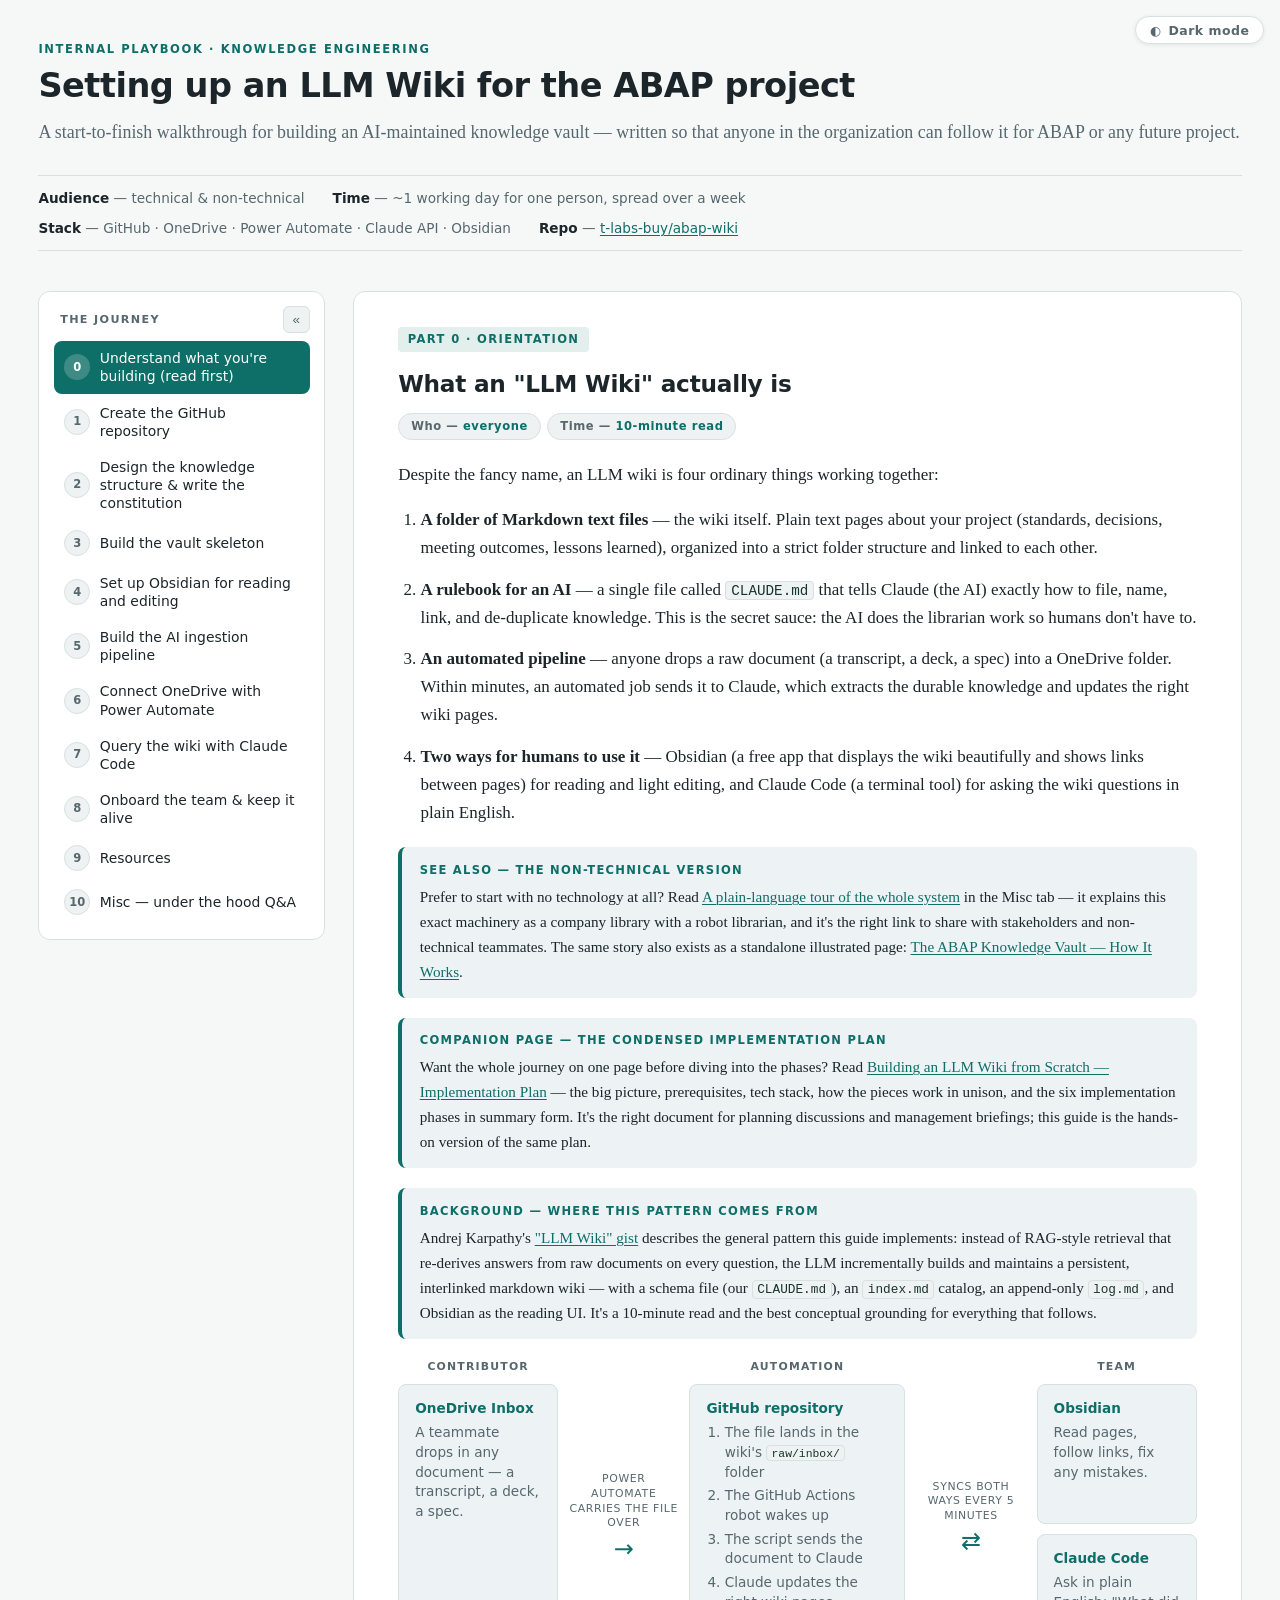
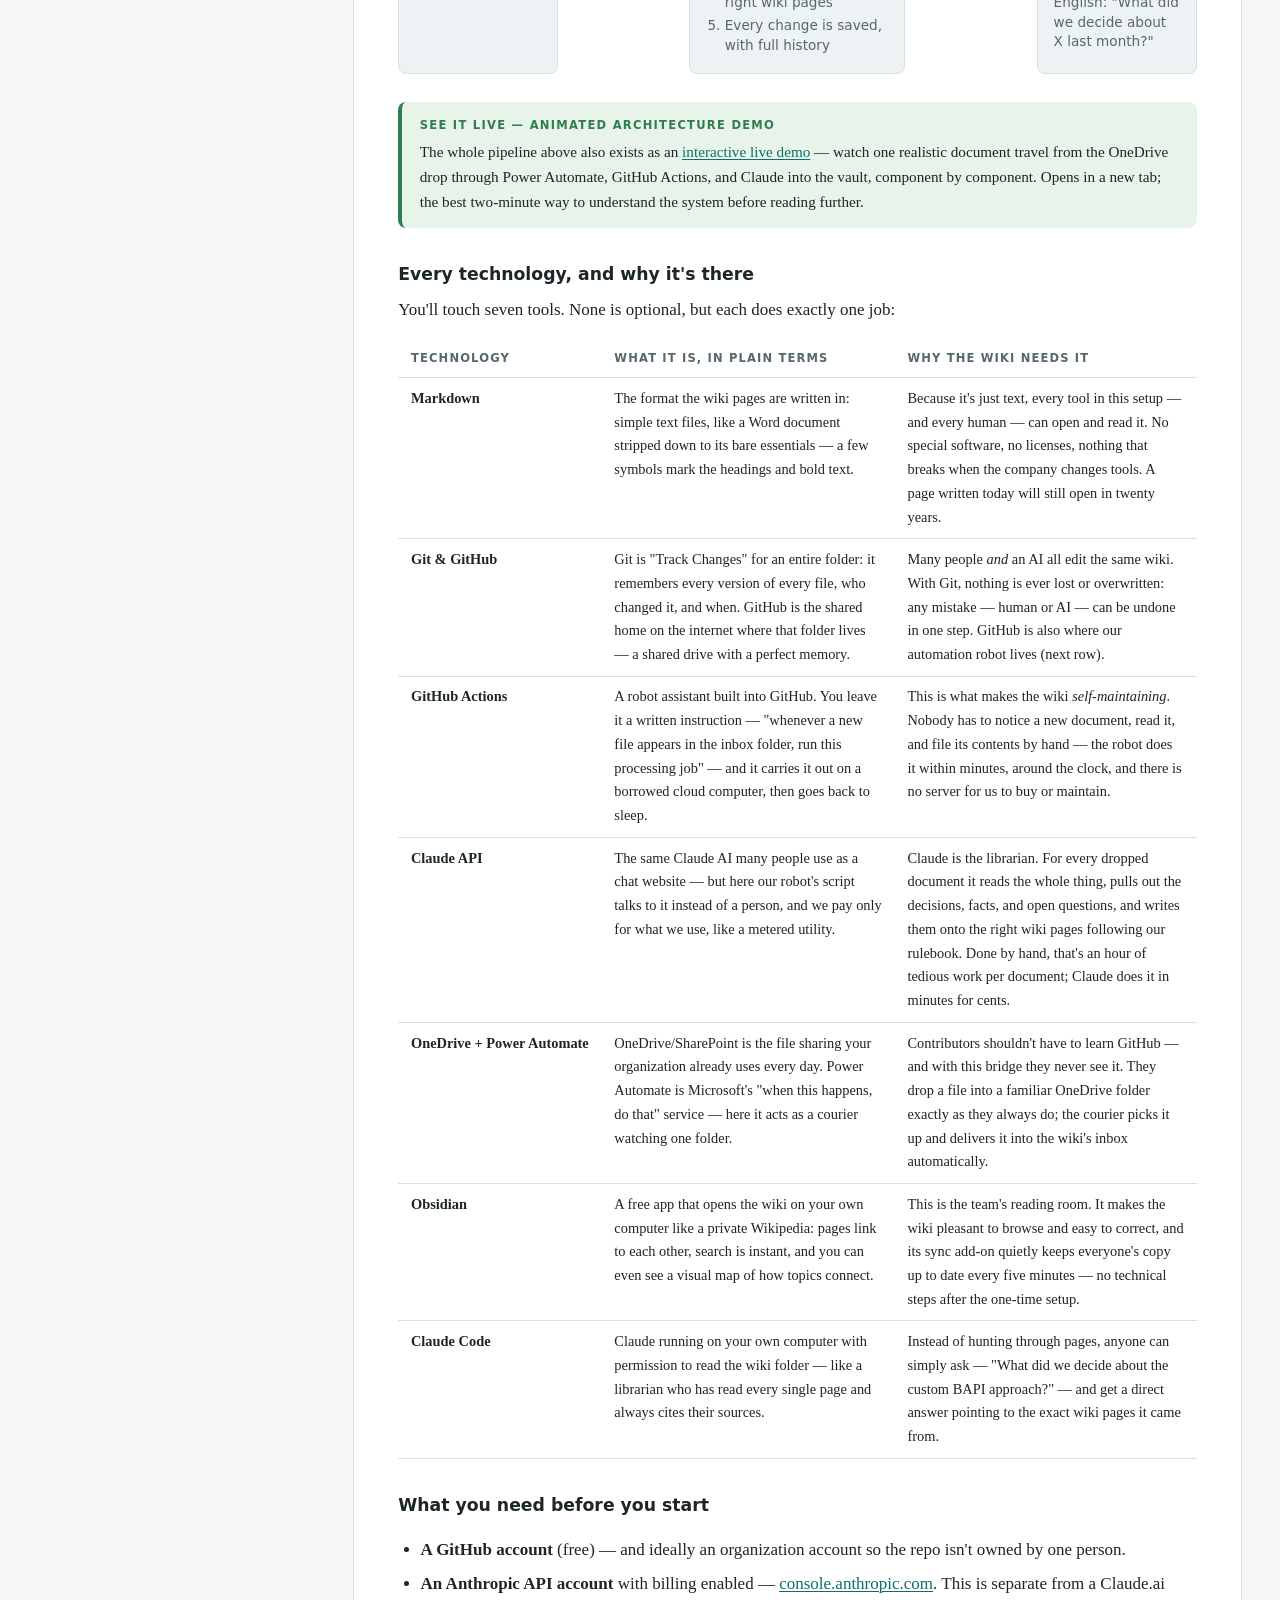
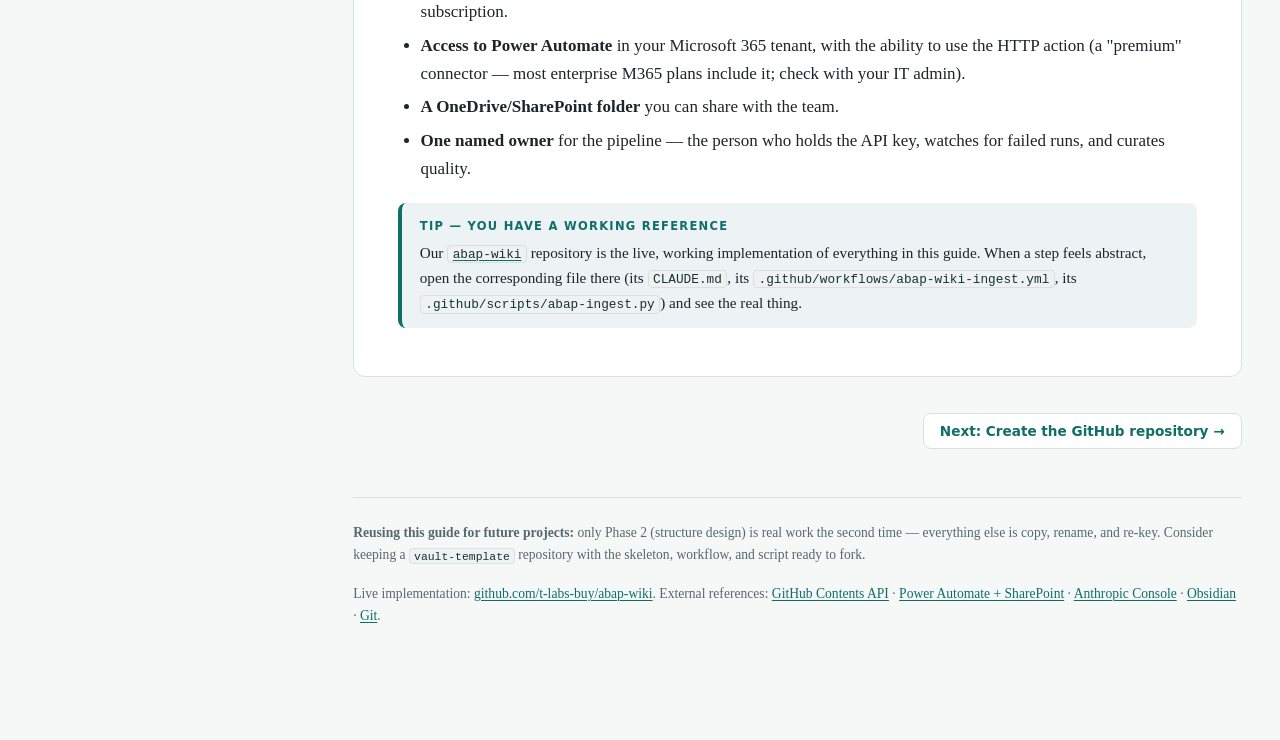
==== index.html @ e2c3ac98 "Restructure: main guide becomes index.html, companion pages move to pages/ - Rename abap-llm-wiki-se" ====
<!doctype html>
<html lang="en">
  <head>
    <meta charset="utf-8" />
    <meta name="viewport" content="width=device-width, initial-scale=1" />
    <title>ABAP LLM Wiki — Setup Guide</title>
    <style>
      :root {
        --bg: #f6f8f8;
        --card: #ffffff;
        --ink: #1c2529;
        --muted: #56676d;
        --accent: #0e6e68;
        --accent-soft: #e2efed;
        --win-bg: #e8f3ea;
        --win-border: #2e7d4f;
        --warn-bg: #faf3e0;
        --warn-border: #9a6a00;
        --why-bg: #edf2f4;
        --border: #d8e0e0;
        --code-bg: #eef2f2;
        --code-ink: #17332f;
      }
      @media (prefers-color-scheme: dark) {
        :root {
          --bg: #131a1c;
          --card: #1a2326;
          --ink: #e3eae9;
          --muted: #9db0ae;
          --accent: #55c2b8;
          --accent-soft: #173733;
          --win-bg: #16301f;
          --win-border: #4caf7a;
          --warn-bg: #33290f;
          --warn-border: #d9a53a;
          --why-bg: #1e282c;
          --border: #2b3a3d;
          --code-bg: #101a1c;
          --code-ink: #c6e5df;
        }
      }
      /* Manual toggle overrides — must win over the OS preference in both directions */
      :root[data-theme="dark"] {
        --bg: #131a1c;
        --card: #1a2326;
        --ink: #e3eae9;
        --muted: #9db0ae;
        --accent: #55c2b8;
        --accent-soft: #173733;
        --win-bg: #16301f;
        --win-border: #4caf7a;
        --warn-bg: #33290f;
        --warn-border: #d9a53a;
        --why-bg: #1e282c;
        --border: #2b3a3d;
        --code-bg: #101a1c;
        --code-ink: #c6e5df;
      }
      :root[data-theme="light"] {
        --bg: #f6f8f8;
        --card: #ffffff;
        --ink: #1c2529;
        --muted: #56676d;
        --accent: #0e6e68;
        --accent-soft: #e2efed;
        --win-bg: #e8f3ea;
        --win-border: #2e7d4f;
        --warn-bg: #faf3e0;
        --warn-border: #9a6a00;
        --why-bg: #edf2f4;
        --border: #d8e0e0;
        --code-bg: #eef2f2;
        --code-ink: #17332f;
      }

      .theme-toggle {
        position: fixed;
        top: 1rem;
        right: 1rem;
        z-index: 10;
        display: inline-flex;
        align-items: center;
        gap: 0.45rem;
        background: var(--card);
        color: var(--muted);
        border: 1px solid var(--border);
        border-radius: 999px;
        padding: 0.35rem 0.85rem;
        font-family: "Avenir Next", "Segoe UI", system-ui, sans-serif;
        font-size: 0.78rem;
        font-weight: 600;
        letter-spacing: 0.04em;
        cursor: pointer;
        box-shadow: 0 1px 4px rgba(0, 0, 0, 0.08);
      }
      .theme-toggle:hover {
        color: var(--accent);
        border-color: var(--accent);
      }
      .theme-toggle:focus-visible {
        outline: 2px solid var(--accent);
        outline-offset: 2px;
      }
      @media print {
        .theme-toggle {
          display: none;
        }
      }

      figure.shot {
        margin: 1.2rem 0;
      }
      figure.shot img {
        display: block;
        width: 100%;
        border: 1px solid var(--border);
        border-radius: 8px;
        box-shadow: 0 1px 4px rgba(0, 0, 0, 0.08);
      }
      figure.shot figcaption {
        font-size: 0.85rem;
        color: var(--muted);
        margin-top: 0.45rem;
      }

      body {
        background: var(--bg);
        color: var(--ink);
        font-family:
          Charter, "Bitstream Charter", "Source Serif Pro", Georgia, serif;
        font-size: 17px;
        line-height: 1.65;
        margin: 0;
      }
      main {
        margin: 0;
        padding: 2.5rem clamp(1rem, 3vw, 3rem) 6rem;
      }

      h1,
      h2,
      h3,
      h4,
      .label,
      nav,
      .phase-tag {
        font-family:
          "Avenir Next",
          "Segoe UI",
          system-ui,
          -apple-system,
          sans-serif;
      }
      h1 {
        font-size: 2.1rem;
        line-height: 1.15;
        letter-spacing: -0.015em;
        text-wrap: balance;
        margin: 0.5rem 0 0.75rem;
      }
      h2 {
        font-size: 1.45rem;
        margin: 0 0 1rem;
        letter-spacing: -0.01em;
        text-wrap: balance;
      }
      h3 {
        font-size: 1.08rem;
        margin: 2rem 0 0.5rem;
      }
      h4 {
        font-size: 0.98rem;
        margin: 1.5rem 0 0.4rem;
      }
      p {
        margin: 0 0 1rem;
      }
      a {
        color: var(--accent);
        text-decoration-thickness: 1px;
        text-underline-offset: 2px;
      }
      a:focus-visible {
        outline: 2px solid var(--accent);
        outline-offset: 2px;
        border-radius: 2px;
      }

      .eyebrow {
        font-family: "Avenir Next", "Segoe UI", system-ui, sans-serif;
        text-transform: uppercase;
        letter-spacing: 0.14em;
        font-size: 0.72rem;
        color: var(--accent);
        font-weight: 600;
        margin: 0;
      }
      .lede {
        font-size: 1.12rem;
        color: var(--muted);
        margin-bottom: 0;
        text-wrap: balance;
      }

      .meta-strip {
        display: flex;
        flex-wrap: wrap;
        gap: 0.5rem 1.75rem;
        font-family: "Avenir Next", "Segoe UI", system-ui, sans-serif;
        font-size: 0.85rem;
        color: var(--muted);
        border-top: 1px solid var(--border);
        border-bottom: 1px solid var(--border);
        padding: 0.65rem 0;
        margin: 1.75rem 0 2.5rem;
      }
      .meta-strip strong {
        color: var(--ink);
        font-weight: 600;
      }

      .layout {
        display: flex;
        gap: 1.75rem;
        align-items: flex-start;
      }
      nav.sidebar {
        position: sticky;
        top: 1.25rem;
        flex: none;
        width: 256px;
        background: var(--card);
        border: 1px solid var(--border);
        border-radius: 12px;
        padding: 0.9rem;
        font-size: 0.87rem;
      }
      nav.sidebar .label {
        text-transform: uppercase;
        letter-spacing: 0.12em;
        font-size: 0.7rem;
        font-weight: 600;
        color: var(--muted);
        display: block;
        margin: 0.2rem 0 0.6rem 0.4rem;
      }
      nav.sidebar a.tab {
        display: flex;
        align-items: center;
        gap: 0.6rem;
        padding: 0.5rem 0.65rem;
        border-radius: 8px;
        text-decoration: none;
        color: var(--ink);
        line-height: 1.3;
        margin-bottom: 2px;
      }
      nav.sidebar a.tab .num {
        flex: none;
        width: 1.5rem;
        height: 1.5rem;
        border-radius: 50%;
        border: 1px solid var(--border);
        background: var(--code-bg);
        color: var(--muted);
        font-size: 0.72rem;
        font-weight: 700;
        display: flex;
        align-items: center;
        justify-content: center;
      }
      nav.sidebar a.tab:hover {
        background: var(--accent-soft);
      }
      nav.sidebar a.tab.active {
        background: var(--accent);
        color: #fff;
      }
      nav.sidebar a.tab.active .num {
        background: rgba(255, 255, 255, 0.2);
        border-color: transparent;
        color: #fff;
      }
      .sidebar-head {
        display: flex;
        align-items: center;
        justify-content: space-between;
        gap: 0.5rem;
      }
      .sidebar-toggle {
        flex: none;
        width: 1.7rem;
        height: 1.7rem;
        display: flex;
        align-items: center;
        justify-content: center;
        border: 1px solid var(--border);
        border-radius: 6px;
        background: var(--code-bg);
        color: var(--muted);
        font-size: 0.85rem;
        line-height: 1;
        cursor: pointer;
        margin: 0 0 0.5rem;
      }
      .sidebar-toggle:hover {
        color: var(--accent);
        border-color: var(--accent);
      }
      .sidebar-toggle:focus-visible {
        outline: 2px solid var(--accent);
        outline-offset: 2px;
      }
      nav.sidebar.collapsed {
        width: auto;
        padding: 0.6rem;
      }
      nav.sidebar.collapsed .sidebar-head {
        justify-content: center;
      }
      nav.sidebar.collapsed .label {
        display: none;
      }
      nav.sidebar.collapsed a.tab {
        font-size: 0;
        gap: 0;
        padding: 0.4rem;
        justify-content: center;
      }
      .content {
        flex: 1;
        min-width: 0;
      }
      section.phase {
        display: none;
      }
      section.phase.active {
        display: block;
      }
      .pager {
        display: flex;
        justify-content: space-between;
        gap: 1rem;
        margin-top: 1.5rem;
      }
      .pager button {
        font-family: "Avenir Next", "Segoe UI", system-ui, sans-serif;
        font-size: 0.85rem;
        font-weight: 600;
        color: var(--accent);
        background: var(--card);
        border: 1px solid var(--border);
        border-radius: 8px;
        padding: 0.55rem 1rem;
        cursor: pointer;
        max-width: 48%;
        text-align: left;
      }
      .pager button:hover {
        border-color: var(--accent);
      }
      .pager button:focus-visible {
        outline: 2px solid var(--accent);
        outline-offset: 2px;
      }
      .pager button:disabled {
        visibility: hidden;
      }
      @media (max-width: 900px) {
        .layout {
          flex-direction: column;
        }
        nav.sidebar {
          position: static;
          width: 100%;
          display: flex;
          overflow-x: auto;
          gap: 4px;
          padding: 0.6rem;
        }
        nav.sidebar .label,
        .sidebar-head {
          display: none;
        }
        nav.sidebar a.tab {
          flex: none;
          white-space: nowrap;
          margin-bottom: 0;
        }
        nav.sidebar.collapsed {
          width: 100%;
          padding: 0.6rem;
        }
        nav.sidebar.collapsed a.tab {
          font-size: 0.87rem;
          gap: 0.6rem;
          padding: 0.5rem 0.65rem;
          justify-content: flex-start;
        }
      }

      section.phase {
        background: var(--card);
        border: 1px solid var(--border);
        border-radius: 12px;
        padding: 2rem 2.75rem 1.75rem;
        margin-bottom: 2.25rem;
      }
      @media (max-width: 640px) {
        section.phase {
          padding: 1.4rem 1.1rem;
        }
      }
      .phase-tag {
        display: inline-block;
        background: var(--accent-soft);
        color: var(--accent);
        font-size: 0.72rem;
        font-weight: 700;
        letter-spacing: 0.12em;
        text-transform: uppercase;
        border-radius: 4px;
        padding: 0.2rem 0.6rem;
        margin-bottom: 0.8rem;
      }

      .win,
      .why,
      .warn {
        border-radius: 8px;
        padding: 0.85rem 1.1rem;
        margin: 1.25rem 0;
        font-size: 0.95rem;
      }
      .win {
        background: var(--win-bg);
        border-left: 4px solid var(--win-border);
      }
      .win .label,
      .why .label,
      .warn .label {
        display: block;
        font-weight: 700;
        font-size: 0.72rem;
        text-transform: uppercase;
        letter-spacing: 0.11em;
        margin-bottom: 0.25rem;
      }
      .win .label {
        color: var(--win-border);
      }
      .why {
        background: var(--why-bg);
        border-left: 4px solid var(--accent);
      }
      .why .label {
        color: var(--accent);
      }
      .warn {
        background: var(--warn-bg);
        border-left: 4px solid var(--warn-border);
      }
      .warn .label {
        color: var(--warn-border);
      }
      .win p:last-child,
      .why p:last-child,
      .warn p:last-child {
        margin-bottom: 0;
      }

      pre {
        background: var(--code-bg);
        color: var(--code-ink);
        border: 1px solid var(--border);
        border-radius: 8px;
        padding: 0.9rem 1.1rem;
        overflow-x: auto;
        font-size: 0.83rem;
        line-height: 1.55;
        margin: 0.75rem 0 1.25rem;
      }
      code,
      pre {
        font-family:
          ui-monospace, "SF Mono", "Cascadia Code", Menlo, Consolas, monospace;
      }
      p code,
      li code,
      td code {
        background: var(--code-bg);
        border: 1px solid var(--border);
        border-radius: 4px;
        padding: 0.06em 0.35em;
        font-size: 0.84em;
        color: var(--code-ink);
        overflow-wrap: anywhere;
      }

      .tablewrap {
        overflow-x: auto;
        margin: 0.75rem 0 1.5rem;
      }
      table {
        border-collapse: collapse;
        width: 100%;
        font-size: 0.9rem;
      }
      th,
      td {
        text-align: left;
        padding: 0.55rem 0.8rem;
        border-bottom: 1px solid var(--border);
        vertical-align: top;
      }
      th {
        font-family: "Avenir Next", "Segoe UI", system-ui, sans-serif;
        font-size: 0.72rem;
        text-transform: uppercase;
        letter-spacing: 0.1em;
        color: var(--muted);
      }
      td:first-child {
        font-weight: 600;
        white-space: nowrap;
      }
      @media (max-width: 640px) {
        td:first-child {
          white-space: normal;
        }
      }

      ol.steps {
        padding-left: 1.4rem;
      }
      ol.steps > li {
        margin-bottom: 0.85rem;
      }
      ul {
        padding-left: 1.4rem;
      }
      li {
        margin-bottom: 0.35rem;
      }

      .flow {
        display: flex;
        align-items: stretch;
        gap: 0.6rem;
        margin: 1.25rem 0 1.75rem;
        font-family: "Avenir Next", "Segoe UI", system-ui, sans-serif;
        font-size: 0.85rem;
        line-height: 1.45;
      }
      .flow-col {
        flex: 1;
        display: flex;
        flex-direction: column;
        gap: 0.6rem;
        min-width: 0;
      }
      .flow-main {
        flex: 1.35;
      }
      .flow-role {
        text-transform: uppercase;
        letter-spacing: 0.11em;
        font-size: 0.68rem;
        font-weight: 700;
        color: var(--muted);
        text-align: center;
      }
      .flow-box {
        background: var(--why-bg);
        border: 1px solid var(--border);
        border-radius: 8px;
        padding: 0.85rem 1rem;
        flex: 1;
      }
      .flow-box strong {
        display: block;
        color: var(--accent);
        margin-bottom: 0.3rem;
      }
      .flow-box span {
        color: var(--muted);
      }
      .flow-box ol {
        margin: 0;
        padding-left: 1.15rem;
        color: var(--muted);
      }
      .flow-box ol li {
        margin-bottom: 0.25rem;
      }
      .flow-arrow {
        display: flex;
        flex-direction: column;
        align-items: center;
        justify-content: center;
        gap: 0.35rem;
        min-width: 6rem;
        max-width: 7rem;
        text-align: center;
      }
      .flow-arrow .lbl {
        font-size: 0.68rem;
        text-transform: uppercase;
        letter-spacing: 0.06em;
        color: var(--muted);
        line-height: 1.35;
      }
      .flow-arrow::after {
        color: var(--accent);
        font-size: 1.5rem;
        line-height: 1;
      }
      .a1::after {
        content: "→";
      }
      .a2::after {
        content: "⇄";
      }
      @media (max-width: 760px) {
        .flow {
          flex-direction: column;
        }
        .flow-arrow {
          min-width: 0;
          max-width: none;
        }
        .a1::after {
          content: "↓";
        }
        .a2::after {
          content: "⇅";
        }
      }

      .phase-meta {
        display: flex;
        flex-wrap: wrap;
        gap: 0.4rem;
        margin: -0.4rem 0 1.3rem;
      }
      .chip {
        font-family: "Avenir Next", "Segoe UI", system-ui, sans-serif;
        font-size: 0.72rem;
        font-weight: 600;
        letter-spacing: 0.05em;
        color: var(--muted);
        background: var(--code-bg);
        border: 1px solid var(--border);
        border-radius: 999px;
        padding: 0.2rem 0.75rem;
      }
      .chip strong {
        color: var(--accent);
      }

      .step-h {
        display: flex;
        align-items: center;
        gap: 0.65rem;
        font-family: "Avenir Next", "Segoe UI", system-ui, sans-serif;
        font-size: 1rem;
        font-weight: 700;
        margin: 2.1rem 0 0.8rem;
        padding-top: 1.4rem;
        border-top: 1px dashed var(--border);
      }
      .step-h .n {
        flex: none;
        width: 1.75rem;
        height: 1.75rem;
        border-radius: 50%;
        background: var(--accent);
        color: var(--card);
        display: flex;
        align-items: center;
        justify-content: center;
        font-size: 0.9rem;
      }

      .cards {
        display: grid;
        grid-template-columns: repeat(auto-fit, minmax(240px, 1fr));
        gap: 0.8rem;
        margin: 1rem 0 1.5rem;
      }
      .card {
        background: var(--why-bg);
        border: 1px solid var(--border);
        border-left: 4px solid var(--accent);
        border-radius: 8px;
        padding: 0.9rem 1rem;
        font-size: 0.92rem;
      }
      .card .card-title {
        display: block;
        font-family: "Avenir Next", "Segoe UI", system-ui, sans-serif;
        font-size: 0.82rem;
        font-weight: 700;
        text-transform: uppercase;
        letter-spacing: 0.06em;
        color: var(--accent);
        margin-bottom: 0.4rem;
      }

      .qa {
        background: var(--code-bg);
        border: 1px solid var(--border);
        border-radius: 10px;
        padding: 1.25rem 1.4rem 1.1rem;
        margin: 2rem 0 1.5rem;
      }
      .qa .q {
        font-family: "Avenir Next", "Segoe UI", system-ui, sans-serif;
        font-size: 1.05rem;
        font-weight: 700;
        margin: 0 0 0.6rem;
      }
      .qa .q::before {
        content: "Q — ";
        color: var(--accent);
      }
      .qa > :last-child {
        margin-bottom: 0;
      }

      .choice {
        display: grid;
        grid-template-columns: 1fr 1fr;
        gap: 0.8rem;
        margin: 1rem 0 1.5rem;
      }
      @media (max-width: 720px) {
        .choice {
          grid-template-columns: 1fr;
        }
      }
      .choice-box {
        background: var(--card);
        border: 1px solid var(--border);
        border-radius: 8px;
        padding: 0.9rem 1rem;
        font-size: 0.92rem;
      }
      .choice-box.a {
        border-top: 4px solid var(--accent);
      }
      .choice-box.b {
        border-top: 4px solid var(--warn-border);
      }
      .choice-box .ct {
        display: block;
        font-family: "Avenir Next", "Segoe UI", system-ui, sans-serif;
        font-size: 0.82rem;
        font-weight: 700;
        text-transform: uppercase;
        letter-spacing: 0.06em;
        margin-bottom: 0.4rem;
      }
      .choice-box.a .ct {
        color: var(--accent);
      }
      .choice-box.b .ct {
        color: var(--warn-border);
      }
      .win ol:last-child,
      .why ol:last-child,
      .warn ol:last-child {
        margin-bottom: 0;
      }

      footer {
        color: var(--muted);
        font-size: 0.85rem;
        border-top: 1px solid var(--border);
        padding-top: 1.5rem;
        margin-top: 3rem;
      }
      @media (prefers-reduced-motion: no-preference) {
        html {
          scroll-behavior: smooth;
        }
      }
      @media print {
        body {
          background: #fff;
        }
        section.phase {
          display: block !important;
          border: none;
          padding: 0;
          margin-bottom: 1.5rem;
          break-inside: avoid-page;
        }
        .layout {
          display: block;
        }
        nav.sidebar,
        .pager {
          display: none;
        }
      }
    </style>
  </head>
  <body>
    <button
      class="theme-toggle"
      id="themeToggle"
      type="button"
      aria-live="polite"
    >
      <span id="themeIcon" aria-hidden="true">◐</span>
      <span id="themeLabel">Dark mode</span>
    </button>
    <main>
      <p class="eyebrow">Internal playbook · Knowledge engineering</p>
      <h1>Setting up an LLM Wiki for the ABAP project</h1>
      <p class="lede">
        A start-to-finish walkthrough for building an AI-maintained knowledge
        vault — written so that anyone in the organization can follow it for
        ABAP or any future project.
      </p>

      <div class="meta-strip">
        <span><strong>Audience</strong> — technical &amp; non-technical</span>
        <span
          ><strong>Time</strong> — ~1 working day for one person, spread over a
          week</span
        >
        <span
          ><strong>Stack</strong> — GitHub · OneDrive · Power Automate · Claude
          API · Obsidian</span
        >
        <span
          ><strong>Repo</strong> —
          <a href="https://github.com/t-labs-buy/abap-wiki"
            >t-labs-buy/abap-wiki</a
          ></span
        >
      </div>

      <div class="layout">
        <nav class="sidebar" aria-label="Sections">
          <div class="sidebar-head">
            <span class="label">The journey</span>
            <button
              class="sidebar-toggle"
              id="sidebarToggle"
              type="button"
              aria-expanded="true"
              aria-label="Minimize sidebar"
              title="Minimize sidebar"
            >
              «
            </button>
          </div>
          <a class="tab" href="#part0"
            ><span class="num">0</span>Understand what you're building (read
            first)</a
          >
          <a class="tab" href="#phase1"
            ><span class="num">1</span>Create the GitHub repository</a
          >
          <a class="tab" href="#phase2"
            ><span class="num">2</span>Design the knowledge structure &amp;
            write the constitution</a
          >
          <a class="tab" href="#phase3"
            ><span class="num">3</span>Build the vault skeleton</a
          >
          <a class="tab" href="#phase4"
            ><span class="num">4</span>Set up Obsidian for reading and
            editing</a
          >
          <a class="tab" href="#phase5"
            ><span class="num">5</span>Build the AI ingestion pipeline</a
          >
          <a class="tab" href="#phase6"
            ><span class="num">6</span>Connect OneDrive with Power Automate</a
          >
          <a class="tab" href="#phase7"
            ><span class="num">7</span>Query the wiki with Claude Code</a
          >
          <a class="tab" href="#phase8"
            ><span class="num">8</span>Onboard the team &amp; keep it alive</a
          >
          <a class="tab" href="#resources"
            ><span class="num">9</span>Resources</a
          >
          <a class="tab" href="#misc"
            ><span class="num">10</span>Misc — under the hood Q&amp;A</a
          >
        </nav>
        <div class="content">
          <!-- ============================================================ -->
          <section class="phase" id="part0">
            <span class="phase-tag">Part 0 · Orientation</span>
            <h2>What an "LLM Wiki" actually is</h2>
            <div class="phase-meta">
              <span class="chip">Who — <strong>everyone</strong></span>
              <span class="chip">Time — <strong>10-minute read</strong></span>
            </div>
            <p>
              Despite the fancy name, an LLM wiki is four ordinary things
              working together:
            </p>
            <ol class="steps">
              <li>
                <strong>A folder of Markdown text files</strong> — the wiki
                itself. Plain text pages about your project (standards,
                decisions, meeting outcomes, lessons learned), organized into a
                strict folder structure and linked to each other.
              </li>
              <li>
                <strong>A rulebook for an AI</strong> — a single file called
                <code>CLAUDE.md</code> that tells Claude (the AI) exactly how to
                file, name, link, and de-duplicate knowledge. This is the secret
                sauce: the AI does the librarian work so humans don't have to.
              </li>
              <li>
                <strong>An automated pipeline</strong> — anyone drops a raw
                document (a transcript, a deck, a spec) into a OneDrive folder.
                Within minutes, an automated job sends it to Claude, which
                extracts the durable knowledge and updates the right wiki pages.
              </li>
              <li>
                <strong>Two ways for humans to use it</strong> — Obsidian (a
                free app that displays the wiki beautifully and shows links
                between pages) for reading and light editing, and Claude Code (a
                terminal tool) for asking the wiki questions in plain English.
              </li>
            </ol>

            <div class="why">
              <span class="label">See also — the non-technical version</span>
              <p>
                Prefer to start with no technology at all? Read
                <a href="#plain-tour"
                  >A plain-language tour of the whole system</a
                >
                in the Misc tab — it explains this exact machinery as a company
                library with a robot librarian, and it's the right link to share
                with stakeholders and non-technical teammates. The same story
                also exists as a standalone illustrated page:
                <a
                  href="pages/abap-vault-explainer.html"
                  target="_blank"
                  rel="noopener"
                  >The ABAP Knowledge Vault — How It Works</a
                >.
              </p>
            </div>

            <div class="why">
              <span class="label"
                >Companion page — the condensed implementation plan</span
              >
              <p>
                Want the whole journey on one page before diving into the
                phases? Read
                <a
                  href="pages/llm-wiki-implementation-plan.html"
                  target="_blank"
                  rel="noopener"
                  >Building an LLM Wiki from Scratch — Implementation Plan</a
                >
                — the big picture, prerequisites, tech stack, how the pieces
                work in unison, and the six implementation phases in summary
                form. It's the right document for planning discussions and
                management briefings; this guide is the hands-on version of the
                same plan.
              </p>
            </div>

            <div class="why">
              <span class="label"
                >Background — where this pattern comes from</span
              >
              <p>
                Andrej Karpathy's
                <a
                  href="https://gist.github.com/karpathy/442a6bf555914893e9891c11519de94f"
                  >"LLM Wiki" gist</a
                >
                describes the general pattern this guide implements: instead of
                RAG-style retrieval that re-derives answers from raw documents
                on every question, the LLM incrementally builds and maintains a
                persistent, interlinked markdown wiki — with a schema file (our
                <code>CLAUDE.md</code>), an <code>index.md</code> catalog, an
                append-only <code>log.md</code>, and Obsidian as the reading UI.
                It's a 10-minute read and the best conceptual grounding for
                everything that follows.
              </p>
            </div>

            <div class="flow">
              <div class="flow-col">
                <div class="flow-role">Contributor</div>
                <div class="flow-box">
                  <strong>OneDrive Inbox</strong>
                  <span
                    >A teammate drops in any document — a transcript, a deck, a
                    spec.</span
                  >
                </div>
              </div>
              <div class="flow-arrow a1">
                <span class="lbl">Power Automate carries the file over</span>
              </div>
              <div class="flow-col flow-main">
                <div class="flow-role">Automation</div>
                <div class="flow-box">
                  <strong>GitHub repository</strong>
                  <ol>
                    <li>
                      The file lands in the wiki's
                      <code>raw/inbox/</code> folder
                    </li>
                    <li>The GitHub Actions robot wakes up</li>
                    <li>The script sends the document to Claude</li>
                    <li>Claude updates the right wiki pages</li>
                    <li>Every change is saved, with full history</li>
                  </ol>
                </div>
              </div>
              <div class="flow-arrow a2">
                <span class="lbl">Syncs both ways every 5 minutes</span>
              </div>
              <div class="flow-col">
                <div class="flow-role">Team</div>
                <div class="flow-box">
                  <strong>Obsidian</strong>
                  <span>Read pages, follow links, fix any mistakes.</span>
                </div>
                <div class="flow-box">
                  <strong>Claude Code</strong>
                  <span
                    >Ask in plain English: "What did we decide about X last
                    month?"</span
                  >
                </div>
              </div>
            </div>

            <div class="win">
              <span class="label"
                >See it live — animated architecture demo</span
              >
              <p>
                The whole pipeline above also exists as an
                <a
                  href="docs/architecture/demo/index.html"
                  target="_blank"
                  rel="noopener"
                  >interactive live demo</a
                >
                — watch one realistic document travel from the OneDrive drop
                through Power Automate, GitHub Actions, and Claude into the
                vault, component by component. Opens in a new tab; the best
                two-minute way to understand the system before reading further.
              </p>
            </div>

            <h3>Every technology, and why it's there</h3>
            <p>
              You'll touch seven tools. None is optional, but each does exactly
              one job:
            </p>
            <div class="tablewrap">
              <table>
                <tr>
                  <th>Technology</th>
                  <th>What it is, in plain terms</th>
                  <th>Why the wiki needs it</th>
                </tr>
                <tr>
                  <td>Markdown</td>
                  <td>
                    The format the wiki pages are written in: simple text files,
                    like a Word document stripped down to its bare essentials —
                    a few symbols mark the headings and bold text.
                  </td>
                  <td>
                    Because it's just text, every tool in this setup — and every
                    human — can open and read it. No special software, no
                    licenses, nothing that breaks when the company changes
                    tools. A page written today will still open in twenty years.
                  </td>
                </tr>
                <tr>
                  <td>Git &amp; GitHub</td>
                  <td>
                    Git is "Track Changes" for an entire folder: it remembers
                    every version of every file, who changed it, and when.
                    GitHub is the shared home on the internet where that folder
                    lives — a shared drive with a perfect memory.
                  </td>
                  <td>
                    Many people <em>and</em> an AI all edit the same wiki. With
                    Git, nothing is ever lost or overwritten: any mistake —
                    human or AI — can be undone in one step. GitHub is also
                    where our automation robot lives (next row).
                  </td>
                </tr>
                <tr>
                  <td>GitHub Actions</td>
                  <td>
                    A robot assistant built into GitHub. You leave it a written
                    instruction — "whenever a new file appears in the inbox
                    folder, run this processing job" — and it carries it out on
                    a borrowed cloud computer, then goes back to sleep.
                  </td>
                  <td>
                    This is what makes the wiki <em>self-maintaining</em>.
                    Nobody has to notice a new document, read it, and file its
                    contents by hand — the robot does it within minutes, around
                    the clock, and there is no server for us to buy or maintain.
                  </td>
                </tr>
                <tr>
                  <td>Claude API</td>
                  <td>
                    The same Claude AI many people use as a chat website — but
                    here our robot's script talks to it instead of a person, and
                    we pay only for what we use, like a metered utility.
                  </td>
                  <td>
                    Claude is the librarian. For every dropped document it reads
                    the whole thing, pulls out the decisions, facts, and open
                    questions, and writes them onto the right wiki pages
                    following our rulebook. Done by hand, that's an hour of
                    tedious work per document; Claude does it in minutes for
                    cents.
                  </td>
                </tr>
                <tr>
                  <td>OneDrive + Power Automate</td>
                  <td>
                    OneDrive/SharePoint is the file sharing your organization
                    already uses every day. Power Automate is Microsoft's "when
                    this happens, do that" service — here it acts as a courier
                    watching one folder.
                  </td>
                  <td>
                    Contributors shouldn't have to learn GitHub — and with this
                    bridge they never see it. They drop a file into a familiar
                    OneDrive folder exactly as they always do; the courier picks
                    it up and delivers it into the wiki's inbox automatically.
                  </td>
                </tr>
                <tr>
                  <td>Obsidian</td>
                  <td>
                    A free app that opens the wiki on your own computer like a
                    private Wikipedia: pages link to each other, search is
                    instant, and you can even see a visual map of how topics
                    connect.
                  </td>
                  <td>
                    This is the team's reading room. It makes the wiki pleasant
                    to browse and easy to correct, and its sync add-on quietly
                    keeps everyone's copy up to date every five minutes — no
                    technical steps after the one-time setup.
                  </td>
                </tr>
                <tr>
                  <td>Claude Code</td>
                  <td>
                    Claude running on your own computer with permission to read
                    the wiki folder — like a librarian who has read every single
                    page and always cites their sources.
                  </td>
                  <td>
                    Instead of hunting through pages, anyone can simply ask —
                    "What did we decide about the custom BAPI approach?" — and
                    get a direct answer pointing to the exact wiki pages it came
                    from.
                  </td>
                </tr>
              </table>
            </div>

            <h3>What you need before you start</h3>
            <ul>
              <li>
                <strong>A GitHub account</strong> (free) — and ideally an
                organization account so the repo isn't owned by one person.
              </li>
              <li>
                <strong>An Anthropic API account</strong> with billing enabled —
                <a href="https://console.anthropic.com">console.anthropic.com</a
                >. This is separate from a Claude.ai subscription.
              </li>
              <li>
                <strong>Access to Power Automate</strong> in your Microsoft 365
                tenant, with the ability to use the HTTP action (a "premium"
                connector — most enterprise M365 plans include it; check with
                your IT admin).
              </li>
              <li>
                <strong>A OneDrive/SharePoint folder</strong> you can share with
                the team.
              </li>
              <li>
                <strong>One named owner</strong> for the pipeline — the person
                who holds the API key, watches for failed runs, and curates
                quality.
              </li>
            </ul>

            <div class="why">
              <span class="label">Tip — you have a working reference</span>
              <p>
                Our
                <a href="https://github.com/t-labs-buy/abap-wiki"
                  ><code>abap-wiki</code></a
                >
                repository is the live, working implementation of everything in
                this guide. When a step feels abstract, open the corresponding
                file there (its <code>CLAUDE.md</code>, its
                <code>.github/workflows/abap-wiki-ingest.yml</code>, its
                <code>.github/scripts/abap-ingest.py</code>) and see the real
                thing.
              </p>
            </div>
          </section>

          <!-- ============================================================ -->
          <section class="phase" id="phase1">
            <span class="phase-tag">Phase 1 · Foundation</span>
            <h2>Create the GitHub repository</h2>
            <div class="phase-meta">
              <span class="chip">Who — <strong>pipeline owner</strong></span>
              <span class="chip">Time — <strong>~15 min</strong></span>
            </div>
            <p>
              The repository is the single home for everything: wiki pages, the
              AI rulebook, and the automation code.
            </p>
            <ol class="steps">
              <li>
                Sign in to GitHub and click
                <strong>New repository</strong> (github.com/new).
              </li>
              <li>
                Owner: your organization (not a personal account, if you can
                avoid it). Name: <code>abap-wiki</code> — ours lives at
                <a href="https://github.com/t-labs-buy/abap-wiki"
                  >github.com/t-labs-buy/abap-wiki</a
                >.
              </li>
              <li>
                Visibility: <strong>Private</strong>. This wiki will contain
                internal project knowledge.
              </li>
              <li>
                Tick <strong>Add a README file</strong> so the repo isn't empty,
                then click <strong>Create repository</strong>.
              </li>
              <li>
                Invite your teammates: repo →
                <strong>Settings → Collaborators → Add people</strong>. Everyone
                who will read or edit through Obsidian needs
                <em>Write</em> access.
              </li>
              <li>
                Confirm Actions are allowed:
                <strong>Settings → Actions → General → Allow all actions</strong
                >, and under <em>Workflow permissions</em> select
                <strong>Read and write permissions</strong> (the pipeline must
                be able to commit the pages it writes).
              </li>
            </ol>
            <div class="win">
              <span class="label">✓ Win #1</span>
              <p>
                You have a private repository named <code>abap-wiki</code>, your
                team is invited, and Actions can write to it. The wiki has a
                home.
              </p>
            </div>
          </section>

          <!-- ============================================================ -->
          <section class="phase" id="phase2">
            <span class="phase-tag">Phase 2 · The brain</span>
            <h2>Design the knowledge structure &amp; write the constitution</h2>
            <div class="phase-meta">
              <span class="chip"
                >Who — <strong>whole team workshop</strong></span
              >
              <span class="chip">Time — <strong>1–2 hours</strong></span>
            </div>
            <p>
              This is the most important phase, and the only one that is
              genuinely
              <em>design</em> work rather than setup work. The
              <code>CLAUDE.md</code> file at the root of the repo is the AI's
              operating manual — every time the pipeline runs, Claude reads it
              and follows it literally. Get this right and the wiki stays clean
              for years; get it wrong and you get a junk drawer. (In the
              <a href="#plain-tour">plain-language tour</a>, this file is "the
              constitution" — the rulebook the robot librarian must follow.)
            </p>

            <div class="why">
              <span class="label"
                >Companion page — run a discovery interview first</span
              >
              <p>
                Before the workshop, interview the team with
                <a
                  href="pages/abap-wiki-discovery-questions.html"
                  target="_blank"
                  rel="noopener"
                  >Fifty-six questions before we build the habit</a
                >. Part 1 of that kit (themes A–I) surfaces exactly what this
                phase needs: where knowledge lives today, the questions people
                answer over and over, and what the wiki should contain. It also
                includes a 30-minute shortlist if you can't run the full
                interview. Then, before drafting <code>CLAUDE.md</code>, read
                <a href="pages/constitution.html" target="_blank" rel="noopener"
                  >Writing the Constitution</a
                >
                — what the rulebook really is, the requirements to gather from
                the ABAP team, and rules for writing rules that an unattended AI
                can actually follow.
              </p>
            </div>

            <h3>2a — Decide your zones (do this as a 1-hour team workshop)</h3>
            <p>
              A "zone" is a top-level folder with a clear purpose. A sales
              project's zones might be sales-shaped (offerings, pursuits,
              customers); ABAP is a technical delivery project, so the zones
              should be shaped around
              <em>what the team will want to retrieve</em>. A sensible starting
              point:
            </p>
            <div class="tablewrap">
              <table>
                <tr>
                  <th>Zone</th>
                  <th>Holds</th>
                  <th>Example pages</th>
                </tr>
                <tr>
                  <td><code>01-standards/</code></td>
                  <td>
                    Stable reference — coding standards, naming conventions,
                    architecture principles, environment/landscape docs. Changes
                    rarely.
                  </td>
                  <td><code>Standard - ABAP Naming Conventions.md</code></td>
                </tr>
                <tr>
                  <td><code>02-workstreams/</code></td>
                  <td>
                    Active work — one subfolder per workstream or module,
                    containing meetings, decisions, open questions, stakeholder
                    notes.
                  </td>
                  <td>
                    <code
                      >Decisions/OTC/Decision - OTC - Custom BAPI approach -
                      2026-07-15.md</code
                    >
                  </td>
                </tr>
                <tr>
                  <td><code>03-intelligence/</code></td>
                  <td>
                    Reusable learnings — patterns seen twice or more, lessons
                    learned, FAQs, gotchas.
                  </td>
                  <td><code>Pattern - IDoc error handling.md</code></td>
                </tr>
                <tr>
                  <td><code>04-internal/</code></td>
                  <td>
                    Team operations — contacts, onboarding, processes, runbooks.
                  </td>
                  <td><code>Runbook - Transport release.md</code></td>
                </tr>
                <tr>
                  <td><code>meta/</code></td>
                  <td>
                    System files — index, log, entity registry, dedup table.
                  </td>
                  <td><code>meta/log.md</code></td>
                </tr>
                <tr>
                  <td><code>raw/</code></td>
                  <td>
                    The processing pipeline — <code>inbox/</code> for
                    unprocessed files, <code>processed/</code> for the archive.
                  </td>
                  <td>—</td>
                </tr>
              </table>
            </div>
            <p>
              Adjust the middle two zones to your project's reality; keep
              <code>meta/</code> and <code>raw/</code> exactly as-is (the
              pipeline code depends on them).
            </p>

            <h3>2b — Write CLAUDE.md: keep the engine, replace the content</h3>
            <p>
              Our constitution lives at the root of
              <a href="https://github.com/t-labs-buy/abap-wiki"
                ><code>abap-wiki</code></a
              >
              as <code>CLAUDE.md</code>. Treat it as two layers. The
              <strong>engine</strong> — sections the pipeline depends on — must
              survive in some form. The <strong>content</strong> — the
              project-specific folders, modules and workstreams — is what gets
              replaced when you reuse this setup for a future project.
            </p>
            <div class="tablewrap">
              <table>
                <tr>
                  <th>Keep (engine)</th>
                  <th>Replace (content)</th>
                </tr>
                <tr>
                  <td style="white-space: normal">
                    Frontmatter schema · naming rules · linking rules ("never
                    create floating pages") · ingestion workflow &amp; update
                    order · deduplication logic · the pre-create entity
                    normalization check · the quality bar
                  </td>
                  <td style="white-space: normal">
                    Zone names and folder trees · page types · templates ·
                    examples · team roles and names
                  </td>
                </tr>
              </table>
            </div>
            <p>
              A minimal starter frontmatter block every page must carry (copy
              verbatim into your constitution):
            </p>
            <pre>
---
title: ""
type: ""            # standard, decision, meeting, pattern, faq, runbook ...
zone: ""            # 01-standards, 02-workstreams, 03-intelligence, 04-internal
status: active      # active | draft | archived | evergreen
owner: ""
created: YYYY-MM-DD
updated: YYYY-MM-DD
workstream: ""      # if applicable
tags: []
source_files: []    # raw files ingested into this page
---</pre>
            <div class="why">
              <span class="label">Why a "constitution" at all?</span>
              <p>
                Without written rules, every ingestion run makes its own filing
                decisions — and 100 runs later you have five spellings of the
                same module name and duplicate pages everywhere. The
                constitution turns the AI from a clever intern into a
                disciplined librarian. Its core rules —
                <em
                  >update existing pages instead of creating duplicates, every
                  page links upward to a parent, meetings are source material
                  not final artifacts</em
                >
                — earned their place through real use. Keep them.
              </p>
            </div>
            <div class="win">
              <span class="label">✓ Win #2</span>
              <p>
                Your team agrees on the zones, and a first-draft
                <code>CLAUDE.md</code> for ABAP exists. The wiki now has a
                brain.
              </p>
            </div>
          </section>

          <!-- ============================================================ -->
          <section class="phase" id="phase3">
            <span class="phase-tag">Phase 3 · The skeleton</span>
            <h2>Build the vault skeleton</h2>
            <div class="phase-meta">
              <span class="chip">Who — <strong>pipeline owner</strong></span>
              <span class="chip">Time — <strong>~30 min</strong></span>
            </div>
            <p>
              Now put the structure into the repo. If you're comfortable with
              Git, clone the repo and create folders locally; otherwise you can
              create files directly on github.com (<strong
                >Add file → Create new file</strong
              >
              — typing <code>folder/filename.md</code> creates the folder too).
              If you want the plain-English purpose of every folder you're about
              to create — the shelves, the mailroom, the librarian's desk — see
              <a href="#plain-tour">A plain-language tour of the whole system</a
              >.
            </p>
            <ol class="steps">
              <li>
                Create every zone folder from your Phase 2 design, plus
                <code>raw/inbox/</code>, <code>raw/processed/</code>, and
                <code>meta/</code>. Git doesn't store empty folders, so put a
                short <code>README.md</code> in each explaining what belongs
                there.
              </li>
              <li>Add <code>CLAUDE.md</code> at the repo root.</li>
              <li>
                Create the meta files the pipeline reads and writes:
                <ul>
                  <li>
                    <code>meta/index.md</code> — the master navigation page,
                    updated on every ingest.
                  </li>
                  <li>
                    <code>meta/log.md</code> — append-only history of what was
                    ingested when.
                  </li>
                  <li>
                    <code>meta/inbox.md</code> — the dedup table of
                    already-processed files.
                  </li>
                  <li>
                    <code>meta/entities.md</code> — the registry of canonical
                    names (module names, system names, vendor names) and their
                    aliases. Seed it with the ABAP project's known modules and
                    systems so the AI never invents a second spelling.
                  </li>
                </ul>
              </li>
              <li>
                Add a <code>_Template-*.md</code> file inside each folder where
                pages will be created (a template for decisions, one for
                meetings, one for patterns…). Templates live
                <em>next to</em> the pages they shape, so both humans and the AI
                see them at the point of use.
              </li>
            </ol>
            <div class="win">
              <span class="label">✓ Win #3</span>
              <p>
                Browsing the repo on github.com shows your full folder structure
                with templates in place. It already looks like a wiki — it just
                doesn't write itself yet.
              </p>
            </div>
          </section>

          <!-- ============================================================ -->
          <section class="phase" id="phase4">
            <span class="phase-tag">Phase 4 · The reading room</span>
            <h2>Set up Obsidian for reading and editing</h2>
            <div class="phase-meta">
              <span class="chip">Who — <strong>every team member</strong></span>
              <span class="chip">Time — <strong>~20 min each</strong></span>
            </div>
            <p>
              Each team member does this once on their own laptop. (Steps for
              the person setting up; share this section with every teammate
              later.)
            </p>
            <ol class="steps">
              <li>
                <strong>Install Git</strong> — check with
                <code>git --version</code> in Terminal/Command Prompt; if
                missing, install from
                <a href="https://git-scm.com">git-scm.com</a> (Windows: all
                default settings; Mac: <code>xcode-select --install</code>).
              </li>
              <li>
                <strong>Tell Git who you are</strong> (one time):
                <pre>
git config --global user.name "Your Name"
git config --global user.email "you@yourcompany.com"</pre>
              </li>
              <li>
                <strong>Clone the vault</strong>:
                <code
                  >git clone https://github.com/t-labs-buy/abap-wiki.git</code
                >. GitHub will ask you to sign in via the browser; Mac users may
                need a Personal Access Token (github.com → Settings → Developer
                settings → Personal access tokens).
              </li>
              <li>
                <strong>Install Obsidian</strong> from
                <a href="https://obsidian.md">obsidian.md</a> (free), choose
                <strong>Open folder as vault</strong>, and select the
                <code>abap-wiki</code> folder you just cloned — the folder
                itself, not its parent.
              </li>
              <li>
                <strong>Install the Obsidian Git plugin</strong>: Settings →
                Community plugins → Browse → search "Git" and you will find this
                repo
                <a href="https://github.com/vinzent03/obsidian-git"
                  >https://github.com/vinzent03/obsidian-git</a
                >
                → Install → Enable.
              </li>
              <li>
                <strong>Configure auto-sync</strong> in the plugin's settings:
                <div class="tablewrap">
                  <table>
                    <tr>
                      <th>Setting</th>
                      <th>Value</th>
                    </tr>
                    <tr>
                      <td>Auto commit-and-sync interval</td>
                      <td>5 (minutes)</td>
                    </tr>
                    <tr>
                      <td>Pull on startup</td>
                      <td>Enabled</td>
                    </tr>
                    <tr>
                      <td>Merge strategy on conflicts</td>
                      <td>Ours</td>
                    </tr>
                    <tr>
                      <td>Push on commit-and-sync</td>
                      <td>Enabled</td>
                    </tr>
                    <tr>
                      <td>Pull on commit-and-sync</td>
                      <td>Enabled</td>
                    </tr>
                  </table>
                </div>
              </li>
              <li>
                <strong>Verify</strong>: edit any page (add and remove a space),
                wait five minutes, then check
                github.com/t-labs-buy/abap-wiki/commits — a commit with your
                name should appear.
              </li>
            </ol>
            <div class="qa">
              <p class="q">
                Why Obsidian at all? What problem does it solve — do we really
                need it?
              </p>
              <p>
                Obsidian is the <strong>reading room</strong> of this system.
                Strictly speaking, the automation works without it — but without
                it, the team's only window into the wiki would be GitHub's file
                browser. It earns its place in three ways:
              </p>
              <div class="cards">
                <div class="card">
                  <span class="card-title">1 · A navigable knowledge web</span>
                  The whole constitution is built on <code>[[wikilinks]]</code>.
                  On github.com,
                  <code>[[Decision - OTC - Custom BAPI approach]]</code> is dead
                  text; in Obsidian it's a clickable connection, with backlinks
                  ("what links here?") and a graph view of how topics cluster.
                  GitHub shows files; Obsidian shows <em>knowledge</em>.
                </div>
                <div class="card">
                  <span class="card-title">2 · No Git knowledge needed</span>
                  Contributors are ABAP consultants and functional experts, not
                  Git users. With the Git plugin auto-syncing, a teammate edits
                  a page like a normal document — pull, commit, merge, push all
                  invisible. Without that, corrections would need Git skills, so
                  in practice they wouldn't happen. That's how vaults rot.
                </div>
                <div class="card">
                  <span class="card-title"
                    >3 · Fast enough to become a habit</span
                  >
                  Instant full-text search, offline access on every laptop,
                  folders that mirror the zones. The wiki only compounds if
                  "check the vault first" beats "ask a colleague" — and that
                  habit only forms if lookup takes seconds.
                </div>
              </div>
              <p>Division of labor — each tool has exactly one job:</p>
              <div class="tablewrap">
                <table>
                  <tr>
                    <th>Concern</th>
                    <th>Handled by</th>
                  </tr>
                  <tr>
                    <td>Storage, history, multi-user conflict safety</td>
                    <td>Git/GitHub</td>
                  </tr>
                  <tr>
                    <td>Writing and filing knowledge automatically</td>
                    <td>Claude + the ingest pipeline</td>
                  </tr>
                  <tr>
                    <td>
                      Humans reading, browsing links, and correcting pages
                    </td>
                    <td>Obsidian</td>
                  </tr>
                  <tr>
                    <td>Asking questions in plain English</td>
                    <td>Claude Code</td>
                  </tr>
                </table>
              </div>
              <p>
                Could you skip it? Technically yes — but you'd have a wiki
                written by a machine and read by almost no one, with mistakes
                nobody corrects. Obsidian closes the human half of the loop: the
                difference between a wiki your team <em>has</em> and one it
                <em>actually uses</em>.
              </p>
            </div>
            <div class="win">
              <span class="label">✓ Win #4</span>
              <p>
                Your vault opens in Obsidian, and a test edit shows up on GitHub
                within five minutes. Humans are connected.
              </p>
            </div>
          </section>

          <!-- ============================================================ -->
          <section class="phase" id="phase5">
            <span class="phase-tag">Phase 5 · The engine</span>
            <h2>Build the AI ingestion pipeline</h2>
            <div class="phase-meta">
              <span class="chip">Who — <strong>pipeline owner</strong></span>
              <span class="chip">Time — <strong>1–2 hours</strong></span>
            </div>
            <p>
              This is the automation heart: a GitHub Actions workflow that runs
              a Python script, which sends new documents to Claude and commits
              the resulting wiki updates. The working code lives in the
              <a href="https://github.com/t-labs-buy/abap-wiki"
                ><code>abap-wiki</code></a
              >
              repo — copy and adapt it; do not write this from scratch.
            </p>

            <div class="why">
              <span class="label">See also — what these two files mean</span>
              <p>
                The two files you build in this phase are "the alarm bell" (the
                workflow) and "the librarian" (the script) in
                <a href="#plain-tour"
                  >A plain-language tour of the whole system</a
                >
                — read it first if you want the intuition before the mechanics.
              </p>
            </div>

            <h3>5a — Get an Anthropic API key</h3>
            <ol class="steps">
              <li>
                Create an account at
                <a href="https://console.anthropic.com"
                  >console.anthropic.com</a
                >
                (use a team/shared org, not a personal account) and add a
                payment method under <strong>Billing</strong>.
              </li>
              <li>
                Go to <strong>API Keys → Create Key</strong>. Name it
                <code>abap-wiki-ingest</code>. Copy the key immediately — it is
                shown only once.
              </li>
              <li>
                Set a monthly spend limit in the console (e.g. $50) so a runaway
                job can never surprise you.
              </li>
            </ol>

            <h3>5b — Store the key as a GitHub secret</h3>
            <p>
              In the repo:
              <strong
                >Settings → Secrets and variables → Actions → New repository
                secret</strong
              >. Name: <code>ANTHROPIC_API_KEY</code>. Value: the key you
              copied. Secrets are encrypted; nobody (including collaborators)
              can read them back.
            </p>
            <div class="warn">
              <span class="label">Never paste the key anywhere else</span>
              <p>
                Not in the code, not in a wiki page, not in chat. The GitHub
                secret is its only home. If a key ever leaks, delete it in the
                Anthropic console and create a new one.
              </p>
            </div>

            <h3>5c — Add the workflow file</h3>
            <p>
              Create <code>.github/workflows/abap-wiki-ingest.yml</code> in the
              repo with this content (it triggers automatically whenever a file
              is pushed into <code>raw/inbox/</code>, so no separate "dispatch"
              step is needed):
            </p>
            <pre>
name: ABAP Wiki Ingest

on:
  push:
    paths:
      - 'raw/inbox/**'        # runs whenever a new file lands in the inbox
  schedule:
    - cron: '0 7 * * 1'       # weekly safety-net sweep, Mondays 07:00 UTC
  workflow_dispatch:           # manual "Run workflow" button

concurrency:
  group: wiki-ingest
  cancel-in-progress: false    # runs queue up instead of colliding

permissions:
  contents: write

jobs:
  ingest:
    runs-on: ubuntu-latest
    steps:
      - name: Checkout vault
        uses: actions/checkout@v4
        with:
          fetch-depth: 0

      - name: Set up Python
        uses: actions/setup-python@v5
        with:
          python-version: '3.11'

      - name: Install dependencies
        run: pip install anthropic pdfplumber python-pptx python-docx openpyxl

      - name: Run ingest agent
        env:
          ANTHROPIC_API_KEY: ${{ secrets.ANTHROPIC_API_KEY }}
        run: python .github/scripts/abap-ingest.py

      - name: Commit and push wiki updates
        run: |
          git config user.name "ABAP Wiki"
          git config user.email "abap-wiki@yourcompany.com"
          git add -A
          git diff --staged --quiet || git commit -m "ABAP Wiki: auto-ingest $(date +%Y-%m-%d)"
          git pull --rebase origin main
          git push</pre>

            <h3>5d — Adapt the ingestion script</h3>
            <p>
              The ingestion script lives at
              <code>.github/scripts/abap-ingest.py</code> in the
              <code>abap-wiki</code> repo. When reusing this setup for a new
              project, copy it and update three things (pair with whoever set up
              the previous wiki for 30 minutes here — it's the highest-leverage
              half hour of the whole setup):
            </p>
            <ul>
              <li>
                <strong>Model</strong> — set the model to
                <code>claude-opus-4-8</code> (the current Opus model). One line
                in the <code>call_claude</code> function.
              </li>
              <li>
                <strong>Prompt text</strong> — the script's prompt names the
                project and its zones ("You are the ABAP Wiki AI…"). Rewrite
                those sentences for the new project and its Phase 2 zones.
              </li>
              <li>
                <strong>Path validation</strong> — the script has a list of
                folders it's allowed to write into
                (<code>is_valid_vault_path</code>). Update it to your zone
                names.
              </li>
              <li>
                Everything else — file readers for PDF/PPTX/DOCX/XLSX, dedup
                against
                <code>meta/inbox.md</code>, chunking, the move-to-processed step
                — works unchanged.
              </li>
            </ul>

            <h3>5e — Test it</h3>
            <ol class="steps">
              <li>
                Put a small test document (a one-page meeting note, as PDF or
                .txt) into <code>raw/inbox/</code> — commit it via Obsidian or
                upload it on github.com into that folder.
              </li>
              <li>
                Watch the run under the repo's <strong>Actions</strong> tab.
                Green check = success.
              </li>
              <li>
                Check the results: new/updated pages in the right zone, an entry
                in
                <code>meta/log.md</code>, the test file moved to
                <code>raw/processed/</code>.
              </li>
              <li>
                If the run fails, open it in the Actions tab — the log shows the
                exact Python error. The three usual suspects: a typo in the
                secret name, the model string, or a folder the script expected
                that doesn't exist.
              </li>
            </ol>

            <div class="why">
              <span class="label">What does this cost?</span>
              <p>
                With Claude Opus 4.8 ($5 per million input tokens, $25 per
                million output tokens), a typical document — a 10-page
                transcript or a 30-slide deck — costs roughly
                <strong>$0.15–$0.60</strong> to ingest. A team feeding the wiki
                30–50 documents a month lands somewhere around
                <strong>$10–$30/month</strong>. The spend limit you set in 5a is
                your hard ceiling. GitHub Actions itself is free at this scale
                for private repos (2,000 minutes/month included).
              </p>
            </div>
            <div class="win">
              <span class="label">✓ Win #5</span>
              <p>
                A document placed in <code>raw/inbox/</code> is automatically
                read by Claude and turned into linked wiki pages, with a log
                entry to prove it. The wiki now writes itself.
              </p>
            </div>
          </section>

          <!-- ============================================================ -->
          <section class="phase" id="phase6">
            <span class="phase-tag">Phase 6 · The bridge</span>
            <h2>Connect OneDrive with Power Automate</h2>
            <div class="phase-meta">
              <span class="chip">Who — <strong>pipeline owner</strong></span>
              <span class="chip">Time — <strong>30–45 min</strong></span>
            </div>
            <p>
              Right now, feeding the wiki requires putting files into a GitHub
              folder. This phase gives contributors what they actually want:
              <em>drop a file into OneDrive, walk away</em>. Power Automate
              watches the folder and pushes each new file into the repo's
              <code>raw/inbox/</code> — which (thanks to Phase 5's
              <code>push</code> trigger) automatically starts the ingestion.
            </p>

            <h3>6a — Create the drop-zone and a GitHub token</h3>
            <ol class="steps">
              <li>
                In SharePoint or OneDrive, create a shared folder — ours is
                <code>abap_wiki/inbox</code> — and share it with the team
                ("anyone drops project documents here").
              </li>
              <li>
                On GitHub, create a
                <strong>fine-grained Personal Access Token</strong> for the
                flow: github.com → Settings → Developer settings → Fine-grained
                tokens → Generate. Scope it to <em>only</em> the
                <code>abap-wiki</code> repository with
                <strong>Contents: Read and write</strong> permission. Set a
                1-year expiry and put a reminder in your calendar to rotate it.
              </li>
            </ol>

            <h3>6b — Build the flow (about 20 minutes)</h3>
            <p>
              <strong
                >Before anything else, work out where your
                <code>Inbox</code> folder from 6a actually lives</strong
              >
              — this decides which connector you use, and it's the #1 place
              people get stuck (a folder in OneDrive is invisible to the
              SharePoint connector, and vice versa):
            </p>
            <div class="choice">
              <div class="choice-box a">
                <span class="ct">Case A — OneDrive "My files"</span>
                You created the folder at
                <a href="https://onedrive.com">onedrive.com</a> or in the
                OneDrive app → use the
                <strong>OneDrive for Business</strong> connector.
                <em
                  >(This is our setup: <code>abap_wiki/inbox</code> — follow the
                  Case A path throughout.)</em
                >
              </div>
              <div class="choice-box b">
                <span class="ct">Case B — SharePoint site / Teams channel</span>
                You reach the folder through a site's
                <strong>Documents</strong> library or a channel's
                <strong>Files</strong> tab → use the
                <strong>SharePoint</strong> connector. A Teams folder lives in
                SharePoint: site = team name, library = <code>Documents</code>,
                folder = channel name.
              </div>
            </div>
            <div class="why">
              <span class="label">Not sure which you have? Check the URL.</span>
              <p>
                Open the folder in your browser and look at the address bar:
                <code>https://&lt;yourcompany&gt;-my.sharepoint.com/...</code>
                (note the <code>-my</code>) is your personal OneDrive → use the
                <strong>OneDrive for Business</strong> connector.
                <code
                  >https://&lt;yourcompany&gt;.sharepoint.com/sites/&lt;SiteName&gt;/...</code
                >
                is a SharePoint site → use the
                <strong>SharePoint</strong> connector. Don't be fooled by
                <code>sharepoint.com</code> appearing in both — OneDrive for
                Business is hosted on SharePoint infrastructure, but Power
                Automate's connectors treat them as two separate worlds.
              </p>
            </div>

            <div class="step-h"><span class="n">1</span> Create the flow</div>
            <ol class="steps">
              <li>
                Go to
                <a href="https://make.powerautomate.com"
                  >make.powerautomate.com</a
                >
                and sign in with your <strong>work</strong> Microsoft 365
                account (the same one that owns the OneDrive/SharePoint folder).
              </li>
              <li>In the left sidebar, click <strong>+ Create</strong>.</li>
              <li>Choose <strong>Automated cloud flow</strong>.</li>
              <li>
                Name it <code>ABAP Wiki Inbox to GitHub</code>, then click
                <strong>Skip</strong> (bottom of the dialog) — you'll pick the
                trigger in the designer where it's easier to search.
              </li>
            </ol>

            <div class="step-h">
              <span class="n">2</span> Add the trigger and point it at your
              folder
            </div>
            <p><em>If your folder is in OneDrive (My files):</em></p>
            <ol class="steps">
              <li>
                In the designer's search box, type
                <code>when a file is created</code>, filter by the
                <strong>OneDrive for Business</strong> connector, and select
                <strong>When a file is created</strong>.
              </li>
              <li>
                Click the trigger card to open its settings. In the
                <strong>Folder</strong> field, click the
                <strong>folder icon at the right end of the box</strong> — don't
                try to type the path by hand.
              </li>
              <li>
                A mini file-browser opens showing your OneDrive root. Click the
                <strong><code>&gt;</code> arrow</strong> next to
                <code>abap_wiki</code> to drill into it, then click
                <strong><code>inbox</code></strong> itself. The field should now
                show <code>/abap_wiki/inbox</code>.
              </li>
              <li>
                <strong
                  >If <code>abap_wiki</code> doesn't appear in the
                  picker</strong
                >: the picker only shows folders in <em>your own</em> My files.
                A folder someone else shared with you won't show up — either the
                folder's owner builds the flow, or recreate the drop-zone in
                your own OneDrive or on a SharePoint site everyone can use.
              </li>
            </ol>
            <p><em>If your folder is in SharePoint / Teams:</em></p>
            <ol class="steps">
              <li>
                Search for
                <strong>When a file is created (properties only)</strong> and
                select it under the <strong>SharePoint</strong> connector.
              </li>
              <li>
                <strong>Site Address</strong>: open the dropdown and pick your
                site (sites you've visited are listed). If it's missing, choose
                <strong>Enter custom value</strong> and paste the site URL, e.g.
                <code
                  >https://&lt;yourcompany&gt;.sharepoint.com/sites/&lt;YourSite&gt;</code
                >.
              </li>
              <li>
                <strong>Library Name</strong>: pick
                <code>Documents</code> unless you created a dedicated library.
              </li>
              <li>
                <strong>Folder</strong>: click the folder icon at the right end
                of the field and drill down to <code>abap_wiki/inbox</code> with
                the <code>&gt;</code> arrows. Note: the trigger only watches
                that exact folder, not subfolders.
              </li>
            </ol>
            <p>
              <strong
                >Then, for either connector, one more setting on the trigger
                card:</strong
              >
              open the trigger's <strong>Settings</strong> tab →
              <strong>Concurrency control</strong> → switch it
              <strong>On</strong> → set
              <strong>Degree of parallelism = 1</strong>.
            </p>
            <div class="why">
              <span class="label">Why serialize the trigger?</span>
              <p>
                When someone drops five files at once, Power Automate starts
                five flow runs <em>in parallel</em>, and each run commits to
                <code>main</code> through the HTTP action. Concurrent commits
                race on the branch head, and GitHub fails the losers with
                <code>409 Conflict</code> — some files silently never arrive in
                the repo. Degree of parallelism = 1 makes the runs queue up one
                after another instead. (The GitHub Actions side already queues
                ingestion runs via its <code>concurrency</code> group in Phase 5
                — the flow trigger is the only other place racing can happen.)
              </p>
            </div>
            <p>This is what the finished trigger looks like (Case A setup):</p>
            <figure class="shot">
              <img
                src="images/power-automate/1.png"
                alt="Power Automate designer showing the When a file is created trigger's Parameters tab with Folder set to /abap_wiki/inbox"
                loading="lazy"
              />
              <figcaption>
                The trigger's <strong>Parameters</strong> tab — OneDrive for
                Business connector, Folder set to <code>/abap_wiki/inbox</code>.
              </figcaption>
            </figure>
            <figure class="shot">
              <img
                src="images/power-automate/1a.png"
                alt="The trigger's Settings tab showing Concurrency control switched on with Degree of parallelism set to 1 and Maximum waiting runs 10"
                loading="lazy"
              />
              <figcaption>
                The trigger's <strong>Settings</strong> tab —
                <strong>Concurrency control</strong> On,
                <strong>Degree of parallelism = 1</strong>, so simultaneous file
                drops queue up instead of racing commits to
                <code>main</code> (Maximum waiting runs 10 is the default).
              </figcaption>
            </figure>
            <figure class="shot">
              <img
                src="images/power-automate/2.png"
                alt="Code view of the When a file is created trigger showing operationId OnNewFileV2 and a one-minute recurrence"
                loading="lazy"
              />
              <figcaption>
                The trigger's <strong>Code view</strong> —
                <code>operationId: OnNewFileV2</code> on the
                <code>shared_onedriveforbusiness</code> connection, checking the
                folder every minute.
              </figcaption>
            </figure>

            <div class="step-h">
              <span class="n">3</span> Add the "Get file content" action
            </div>
            <div class="warn">
              <span class="label">
                This is the easiest place to pick the wrong connector
              </span>
              <p>
                SharePoint and OneDrive for Business <em>both</em> have an
                action named "Get file content", and the search results are
                dominated by SharePoint's. You can tell them apart at a glance:
                SharePoint's version asks for <strong>Site Address</strong> and
                <strong>File Identifier</strong>; OneDrive's version has a
                single required field called <strong>File</strong> and carries
                the blue cloud icon (same as the OneDrive trigger). If your
                folder is in OneDrive and the action is asking you for a Site
                Address, you have the wrong one — no Site Address value will
                ever make it work.
              </p>
            </div>
            <p><em>If your folder is in OneDrive (My files):</em></p>
            <ol class="steps">
              <li>
                Click <strong>+</strong> below the trigger →
                <strong>Add an action</strong>.
              </li>
              <li>
                In the search box, type the <strong>connector name</strong> —
                <code>OneDrive</code> — rather than the action name.
              </li>
              <li>
                In the results, find the
                <strong>OneDrive for Business</strong> group (blue cloud icon).
                Careful: there is also a plain
                <strong>OneDrive</strong> connector — that's the
                consumer/personal one; skip it.
              </li>
              <li>
                Click <strong>See more</strong> on the OneDrive for Business
                group (or click the connector name) so you're looking only at
                its actions, then select <strong>Get file content</strong>.
              </li>
              <li>
                Verify you got the right one: the panel header shows the blue
                cloud icon, and the only required field is
                <strong>File</strong> — no Site Address anywhere. If
                <strong>Site Address</strong> appears, it's the SharePoint one
                again — delete the card (click it → <strong>⋮</strong> menu at
                the top of the panel → <strong>Delete</strong>) and repeat from
                step 1.
              </li>
              <li>
                In the <strong>File</strong> field, click the
                <strong>⚡ lightning-bolt icon</strong> (or type <code>/</code>)
                to open the dynamic content panel, and under "When a file is
                created" insert the <strong>File identifier</strong> token.
              </li>
            </ol>
            <p>
              <em>If your folder is in SharePoint / Teams:</em> use SharePoint's
              <strong>Get file content</strong>, set
              <strong>Site Address</strong>
              to the same site as your trigger, and insert the trigger's
              <strong>Identifier</strong> token into
              <strong>File Identifier</strong>.
            </p>
            <p>The finished action:</p>
            <figure class="shot">
              <img
                src="images/power-automate/3.png"
                alt="Get file content action's Parameters tab with the File field holding the File identifier token and Infer Content Type set to Yes"
                loading="lazy"
              />
              <figcaption>
                <strong>Get file content</strong> Parameters — the
                <strong>File</strong> field holds the trigger's
                <strong>File identifier</strong> token (blue OneDrive pill, no
                Site Address field anywhere), Infer Content Type =
                <code>Yes</code>.
              </figcaption>
            </figure>
            <figure class="shot">
              <img
                src="images/power-automate/4.png"
                alt="Code view of Get file content showing operationId GetFileContent and the id expression from trigger headers"
                loading="lazy"
              />
              <figcaption>
                Its <strong>Code view</strong> —
                <code>operationId: GetFileContent</code>, with
                <code>"id": "@triggerOutputs()?['headers/x-ms-file-id']"</code>.
              </figcaption>
            </figure>

            <div class="step-h">
              <span class="n">4</span> Add the HTTP action
            </div>
            <p>
              This is the step that actually uploads the file to GitHub. It uses
              the generic <strong>HTTP</strong> action, which is a
              <strong>premium</strong> connector — your account needs a Power
              Automate Premium license (Power Automate offers a free 90-day
              trial the first time you use one).
            </p>
            <ol class="steps">
              <li>
                Click <strong>+</strong> below
                <strong>Get file content</strong> →
                <strong>Add an action</strong>.
              </li>
              <li>
                Search <code>HTTP</code> and select the plain
                <strong>HTTP</strong> action (globe icon, labelled just "HTTP",
                marked <em>Premium</em>). Not "HTTP with Microsoft Entra ID",
                not "HTTP Webhook", not "When an HTTP request is received" —
                just <strong>HTTP</strong>.
              </li>
              <li>
                <strong>URI</strong> — type this exactly (this is our repo,
                <code>t-labs-buy/abap-wiki</code>),
                <strong>including the trailing <code>/</code></strong
                >:
                <pre>
https://api.github.com/repos/t-labs-buy/abap-wiki/contents/raw/inbox/</pre>
                Then, with the cursor still at the very end (right after the
                last
                <code>/</code>), click the <strong>⚡ icon</strong> →
                <strong>fx (Expression)</strong> tab → paste this exactly →
                <strong>Add</strong>:
                <pre>
encodeUriComponent(decodeBase64(triggerOutputs()?['headers']?['x-ms-file-name-encoded']))</pre>
                This appends the file's name, URL-encoded so names with spaces
                work. Use this expression — <strong>don't</strong> insert a
                token from the Dynamic content tab: the OneDrive trigger lists
                <strong>File content</strong> more prominently than the name
                tokens, and picking it by mistake stuffs the whole file into the
                URL. The field should end with one purple <code>fx</code> pill
                right after <code>inbox/</code>.
              </li>
              <li>
                <strong>Method</strong> — pick <code>PUT</code> from the
                dropdown.
              </li>
              <li>
                <strong>Headers</strong> — add three rows (left box = key, right
                box = value):
                <div class="tablewrap">
                  <table>
                    <tr>
                      <th>Key</th>
                      <th>Value</th>
                    </tr>
                    <tr>
                      <td><code>Authorization</code></td>
                      <td>
                        <code>Bearer github_pat_…</code> — the word
                        <code>Bearer</code>, one space, then the fine-grained
                        token from 6a
                      </td>
                    </tr>
                    <tr>
                      <td><code>Accept</code></td>
                      <td><code>application/vnd.github+json</code></td>
                    </tr>
                    <tr>
                      <td><code>User-Agent</code></td>
                      <td><code>abap-wiki-flow</code></td>
                    </tr>
                  </table>
                </div>
              </li>
              <li>
                <strong>Body</strong> — paste this skeleton first:
                <pre>
{
  "message": "inbox: ",
  "content": ""
}</pre>
                Then fill in the two dynamic parts, both via the
                <strong>fx (Expression)</strong> tab (not the Dynamic content
                tab):
                <ul>
                  <li>
                    Cursor right after <code>inbox: </code> (still inside the
                    quotes) → <strong>⚡</strong> → <strong>fx</strong> → paste
                    → <strong>Add</strong>:
                    <pre>
decodeBase64(triggerOutputs()?['headers']?['x-ms-file-name-encoded'])</pre>
                    (Same file name as the URI, but without URL-encoding — a
                    commit message is plain text.)
                  </li>
                  <li>
                    Cursor between the quotes of <code>"content"</code> →
                    <strong>⚡</strong> → <strong>fx</strong> → paste →
                    <strong>Add</strong>:
                    <pre>base64(body('Get_file_content'))</pre>
                    GitHub's Contents API requires the file to be base64-encoded
                    — this expression does that.
                  </li>
                </ul>
                Optional but recommended: add a third line
                <code>"branch": "main"</code> to the skeleton (after the
                <code>"content"</code> line, with a comma between them). The API
                defaults to the repo's default branch, so the flow works without
                it — but naming the branch explicitly protects the flow if the
                default branch is ever renamed.
              </li>
              <li>
                <strong>Verify in Code view</strong> before saving — click the
                <strong>Code view</strong> tab on the HTTP card. It must contain
                exactly these lines (this is the configuration that is confirmed
                working):
                <pre>
"uri": "https://api.github.com/repos/t-labs-buy/abap-wiki/contents/raw/inbox/@{encodeUriComponent(decodeBase64(triggerOutputs()?['headers']?['x-ms-file-name-encoded']))}",
"body": {
  "message": "inbox: @{decodeBase64(triggerOutputs()?['headers']?['x-ms-file-name-encoded'])}",
  "content": "@{base64(body('Get_file_content'))}"
}</pre>
                Checks: the URI has <code>inbox/@{</code> (slash before the
                expression!), and <code>body('Get_file_content')</code> appears
                <strong>only</strong> in <code>"content"</code> — nowhere else.
                (If you added the optional <code>"branch": "main"</code>, it
                shows as a third line inside <code>"body"</code>.)
              </li>
            </ol>
            <p>
              The four screenshots below walk through the finished HTTP action
              (the token in the Authorization header is redacted):
            </p>
            <figure class="shot">
              <img
                src="images/power-automate/5.png"
                alt="HTTP action Parameters tab with the URI ending in an fx pill, method PUT, three headers, and the expression editor showing the decodeBase64 file-name expression"
                loading="lazy"
              />
              <figcaption>
                The <strong>URI</strong> — plain text ending in
                <code>raw/inbox/</code> followed by one purple
                <code>fx</code> pill; the expression editor shows the
                <code>decodeBase64(triggerOutputs()...)</code> file-name
                expression. Method <code>PUT</code>, the three headers below.
              </figcaption>
            </figure>
            <figure class="shot">
              <img
                src="images/power-automate/6.png"
                alt="HTTP action Body with the commit message expression pill after the word inbox and its decodeBase64 expression shown in a tooltip"
                loading="lazy"
              />
              <figcaption>
                The <strong>Body</strong>'s commit message — the same
                <code>decodeBase64(...)</code> expression inserted right after
                <code>inbox: </code>, still inside the quotes.
              </figcaption>
            </figure>
            <figure class="shot">
              <img
                src="images/power-automate/7.png"
                alt="HTTP action expression editor showing base64 of body of Get_file_content being added to the content field"
                loading="lazy"
              />
              <figcaption>
                The <strong>content</strong> field's expression —
                <code>base64(body('Get_file_content'))</code> between the quotes
                of <code>"content"</code>.
              </figcaption>
            </figure>
            <figure class="shot">
              <img
                src="images/power-automate/8.png"
                alt="Code view of the HTTP action showing the full uri, headers, and body configuration with runAfter Get_file_content Succeeded"
                loading="lazy"
              />
              <figcaption>
                The HTTP action's <strong>Code view</strong> — matches the
                confirmed-working configuration from the verification sub-step,
                and runs only after <code>Get_file_content</code> has
                <code>Succeeded</code>.
              </figcaption>
            </figure>
            <div class="warn">
              <span class="label">Troubleshooting the HTTP action</span>
              <p>
                Every one of these happened while setting this flow up; check
                them in order:
              </p>
              <div class="tablewrap">
                <table>
                  <tr>
                    <th>Error / symptom</th>
                    <th>Cause</th>
                    <th>Fix</th>
                  </tr>
                  <tr>
                    <td>
                      <code>Invalid request. "sha" wasn't supplied.</code>
                    </td>
                    <td>
                      The URI has no file name at the end, so GitHub thinks
                      you're overwriting the existing path
                      <code>raw/inbox</code> itself. <em>Or</em> a file with the
                      same name already exists in <code>raw/inbox/</code> on
                      GitHub (leftover from an earlier test).
                    </td>
                    <td>
                      Add the file-name expression to the URI (sub-step 3). When
                      re-testing, always use a
                      <strong>freshly named file</strong>, or delete the
                      leftover from the repo first.
                    </td>
                  </tr>
                  <tr>
                    <td>
                      <code
                        >The provided 'Http' action URI ... is not valid. The
                        URI must be a well formed absolute URI</code
                      >
                    </td>
                    <td>
                      The file name was inserted raw and contains spaces (e.g.
                      <code>Meeting Notes.docx</code>), or the
                      <strong>File content</strong> token was inserted instead
                      of the name.
                    </td>
                    <td>
                      Use the <code>encodeUriComponent(decodeBase64(...))</code>
                      expression from sub-step 3 — it handles both.
                    </td>
                  </tr>
                  <tr>
                    <td>
                      URI or commit message contains the whole document text
                    </td>
                    <td>
                      The <strong>File content</strong> token was picked from
                      the Dynamic content tab — it sits right next to the name
                      tokens.
                    </td>
                    <td>
                      Remove the pill and use the <code>fx</code> expressions
                      above instead of Dynamic content tokens.
                    </td>
                  </tr>
                  <tr>
                    <td>
                      File lands in the repo as <code>raw/inboxMyFile.txt</code>
                      (glued name, wrong folder)
                    </td>
                    <td>
                      Missing <code>/</code> between <code>inbox</code> and the
                      expression in the URI.
                    </td>
                    <td>
                      In Code view the URI must read
                      <code>inbox/@{encodeUriComponent(...</code> — with the
                      slash.
                    </td>
                  </tr>
                  <tr>
                    <td>Anything else</td>
                    <td>—</td>
                    <td>
                      Open
                      <strong
                        >My flows → run history → the failed run → click the red
                        HTTP card</strong
                      >
                      and read <strong>Inputs → URI</strong> and
                      <strong>Outputs → Body</strong>: it shows exactly what was
                      sent and GitHub's exact complaint.
                    </td>
                  </tr>
                </table>
              </div>
              <p>
                Also: the expression's <code>Get_file_content</code> must match
                your Step 3 card's name (spaces → underscores), and the 6a token
                needs <strong>Contents: Read and write</strong> on
                <code>abap-wiki</code> — GitHub confusingly answers
                <code>404</code> (not 403) when the token can't write.
              </p>
            </div>
            <div class="win">
              <span class="label"
                >Once the flow works: turn on Secure Inputs</span
              >
              <p>
                By default, every flow run's history shows the HTTP action's
                full inputs — <strong>including your GitHub token</strong> in
                the Authorization header — in plain text to anyone who can open
                the run. Once the flow is tested and working, click the HTTP
                card → <strong>Settings</strong> tab → turn on
                <strong>Secure Inputs</strong> (Secure Outputs is optional; the
                response contains no secrets). Do this <em>last</em>, not first:
                Secure Inputs also hides the run-history
                <strong>Inputs → URI / Outputs → Body</strong> that the
                troubleshooting table above depends on — so debug first, then
                lock it down. If you ever need to troubleshoot again, toggle it
                off temporarily.
              </p>
            </div>

            <div class="step-h">
              <span class="n">5</span> Optional: mark files as picked up
            </div>
            <p>
              This moves each file into a <code>sent</code> subfolder after it
              has been uploaded, so contributors can see at a glance which files
              the pipeline has already picked up. Optional, but recommended.
            </p>
            <ol class="steps">
              <li>
                <strong>Create the destination folder first</strong>: in
                OneDrive, create a subfolder named <code>sent</code> inside your
                <code>abap_wiki/inbox</code> folder. The flow can't move a file
                into a folder that doesn't exist. (This is safe: the trigger
                watches only the exact <code>inbox</code> folder, not its
                subfolders, so files landing in <code>inbox/sent</code> won't
                re-trigger the flow.)
              </li>
              <li>
                Back in the designer, click <strong>+</strong> below the
                <strong>HTTP</strong> action → <strong>Add an action</strong>.
                The position matters: actions run in order, so the move only
                happens after the upload succeeds — if the HTTP step fails, the
                file stays in the inbox as a visible "not processed yet" signal.
              </li>
              <li>
                Search <code>OneDrive</code>, open the
                <strong>OneDrive for Business</strong> group, and select
                <strong>Move or rename a file</strong> (that's OneDrive's name
                for this action). Same icon check as before: blue cloud, and no
                Site Address field anywhere.
              </li>
              <li>
                <strong>File</strong> — click <strong>⚡</strong> and insert the
                trigger's <strong>File identifier</strong> token.
              </li>
              <li>
                <strong>Destination file path</strong> — this must include the
                file name, not just the folder. Type this exactly,
                <strong>including the trailing <code>/</code></strong
                >:
                <pre>/abap_wiki/inbox/sent/</pre>
                Then, cursor at the very end → <strong>⚡</strong> →
                <strong>fx (Expression)</strong> tab → paste this exactly →
                <strong>Add</strong>:
                <pre>
decodeBase64(triggerOutputs()?['headers']?['x-ms-file-name-encoded'])</pre>
                Same rule as the HTTP action: use the
                <code>fx</code> expression, <strong>not</strong> a Dynamic
                content token (the File content token sits right next to the
                name tokens). And note: plain <code>decodeBase64</code> here —
                <strong>no</strong> <code>encodeUriComponent</code>. This is a
                file path, not a URL; encoding it would put a literal
                <code>%20</code> into the moved file's name.
              </li>
              <li>
                Open <strong>Advanced parameters</strong> and set
                <strong>Overwrite</strong> to <strong>Yes</strong>, so a
                duplicate filename doesn't make the whole flow fail.
              </li>
              <li>
                <strong>Verify in Code view</strong> — the parameters must read
                exactly (this is the configuration that is confirmed working):
                <pre>
"id": "@triggerOutputs()?['headers/x-ms-file-id']",
"destination": "/abap_wiki/inbox/sent/@{decodeBase64(triggerOutputs()?['headers']?['x-ms-file-name-encoded'])}",
"overwrite": true</pre>
                Checks: <code>sent/@{</code> has the slash, and the destination
                expression is <code>decodeBase64(triggerOutputs()...</code> —
                <strong>not</strong> <code>body('Get_file_content')</code>.
              </li>
            </ol>
            <p>The finished action:</p>
            <figure class="shot">
              <img
                src="images/power-automate/9.png"
                alt="Move or rename a file Parameters tab with File identifier token, destination path /abap_wiki/inbox/sent/ followed by an fx pill, and Overwrite set to Yes"
                loading="lazy"
              />
              <figcaption>
                <strong>Move or rename a file</strong> Parameters —
                <strong>File</strong> = the trigger's
                <strong>File identifier</strong> token,
                <strong>Destination File Path</strong> =
                <code>/abap_wiki/inbox/sent/</code> plus one
                <code>fx</code> pill (the plain
                <code>decodeBase64</code> expression, shown in the editor),
                <strong>Overwrite</strong> = <code>Yes</code>.
              </figcaption>
            </figure>
            <figure class="shot">
              <img
                src="images/power-automate/10.png"
                alt="Code view of Move or rename a file showing operationId MoveFile, the destination expression, overwrite true, and runAfter HTTP Succeeded"
                loading="lazy"
              />
              <figcaption>
                Its <strong>Code view</strong> —
                <code>operationId: MoveFile</code>, the destination expression,
                <code>"overwrite": true</code>, and <code>runAfter</code>: only
                when <code>HTTP</code> has <code>Succeeded</code>.
              </figcaption>
            </figure>
            <div class="warn">
              <span class="label">
                Troubleshooting: Action 'Move_or_rename_a_file' failed:
                BadGateway
              </span>
              <p>
                OneDrive returns this unhelpful error when the destination path
                is malformed. Both causes seen in practice: the
                <strong>File content</strong> token in the destination instead
                of the file name, and/or a missing <code>/</code> after
                <code>sent</code>. Fix with sub-steps 5 and 7 above. Also
                confirm the <code>sent</code> subfolder actually exists in
                OneDrive — the action won't create it (sub-step 1).
              </p>
            </div>
            <p>
              <em>If your folder is in SharePoint / Teams:</em> use SharePoint's
              <strong>Move file</strong> action instead —
              <strong>Current Site Address</strong> and
              <strong>Destination Site Address</strong> = your site,
              <strong>File to Move</strong> = the trigger's
              <strong>Identifier</strong> token,
              <strong>Destination Folder</strong> = browse to
              <code>…/Inbox/sent</code>, and
              <strong>If another file is already there</strong> =
              <strong>Replace</strong>.
            </p>

            <div class="step-h">
              <span class="n">6</span> Save and test end-to-end
            </div>
            <p>
              Click <strong>Save</strong>, then drop a document
              <strong>with a brand-new filename</strong> (one never uploaded
              before — a reused name triggers the "sha wasn't supplied" error)
              into the folder → within a minute the flow runs (check
              <strong>My flows → 28-day run history</strong>) → the file appears
              in <code>raw/inbox/</code> on GitHub with a commit message like
              <code>inbox: &lt;filename&gt;</code> → the Actions workflow starts
              → a few minutes later, wiki pages update.
            </p>

            <div class="warn">
              <span class="label">Two gotchas worth knowing</span>
              <ol>
                <li>
                  The Contents API rejects a PUT if a file with the same name
                  already exists in <code>raw/inbox/</code> (it would need the
                  existing file's SHA). In practice the pipeline moves files out
                  of the inbox after processing, so collisions are rare — but
                  tell contributors to use descriptive, dated filenames.
                </li>
                <li>
                  Files over ~40&nbsp;MB won't fit through this API; for big
                  recordings, transcribe first and drop the transcript.
                </li>
              </ol>
            </div>
            <div class="why">
              <span class="label"
                >Why not sync OneDrive to GitHub directly?</span
              >
              <p>
                There's no native connection between the two — this small flow
                <em>is</em> the industry-standard bridge (a file trigger →
                GitHub REST API). An alternative wiring is to have the flow fire
                a GitHub "repository dispatch" event instead of/alongside the
                upload; the <code>push</code>-trigger approach above achieves
                the same with one moving part fewer.
              </p>
            </div>
            <div class="win">
              <span class="label">✓ Win #6</span>
              <p>
                Anyone in the team can drop a document into a OneDrive folder
                and, minutes later, see the knowledge appear in the wiki — no
                GitHub account required. The full loop is closed.
              </p>
            </div>
          </section>

          <!-- ============================================================ -->
          <section class="phase" id="phase7">
            <span class="phase-tag">Phase 7 · The oracle</span>
            <h2>Query the wiki with Claude Code</h2>
            <div class="phase-meta">
              <span class="chip"
                >Who — <strong>anyone with Claude Code</strong></span
              >
              <span class="chip">Time — <strong>~10 min</strong></span>
            </div>
            <p>
              For team members with Claude Code access, the vault becomes
              something you can talk to.
            </p>
            <ol class="steps">
              <li>
                Check Node.js: <code>node --version</code>. If missing or below
                v18, install the LTS from
                <a href="https://nodejs.org">nodejs.org</a>.
              </li>
              <li>
                Install Claude Code:
                <code>npm install -g @anthropic-ai/claude-code</code>.
              </li>
              <li>
                Always launch it <em>inside</em> the vault folder — it only
                reads the folder it starts in:
                <pre>
cd ~/abap-wiki
claude</pre>
              </li>
              <li>
                Try: <em>"What zones exist in this vault?"</em>, then something
                real:
                <em>"Summarize every open decision in the OTC workstream."</em>
              </li>
            </ol>
            <p>
              Because <code>CLAUDE.md</code> sits at the vault root, Claude Code
              automatically reads your constitution on launch — so it answers
              from synthesized wiki pages (citing them), refuses to treat raw
              inbox files as truth, and can even write new knowledge back into
              the vault following your own rules.
            </p>
            <div class="qa">
              <p class="q">
                Where do I ask questions — the Claude Code terminal or the
                Obsidian UI?
              </p>
              <p>
                In the <strong>Claude Code terminal</strong> — that's where
                Query Mode (defined in <code>CLAUDE.md</code>) runs. Obsidian
                has no AI answering questions; it's the reading and browsing
                layer. The two complement each other.
              </p>
              <p>
                Just ask in plain language, like "ABAP naming conventions". Per
                the vault's Query Mode rules, Claude will:
              </p>
              <ol>
                <li>Read <code>meta/index.md</code> to orient</li>
                <li>Read the relevant pages from the right zone</li>
                <li>
                  Answer only from synthesized vault pages (never from
                  <code>raw/</code>)
                </li>
                <li>
                  Cite the source page, e.g. "From
                  <code
                    >[[Decision - OTC - Custom BAPI approach -
                    2026-07-15]]</code
                  >…"
                </li>
                <li>
                  Say explicitly when the vault doesn't have the answer yet
                </li>
              </ol>
              <p>
                This is the right place for synthesis-style questions:
                <em>"What did we decide about credit-block release and why?"</em
                >, <em>"What's the status of ZSD_CREDIT_AUTORELEASE?"</em>,
                <em>"Have we seen this IDoc error before?"</em>,
                <em>"Is OTC handover-ready?"</em> — anything where the answer is
                spread across several pages.
              </p>
            </div>

            <div class="qa">
              <p class="q">
                How precise does my question have to be — spelling, grammar,
                exact names?
              </p>
              <p>
                An early test session answers this. A hastily typed query —
                corrected to
                <em>"What was the decision about removing address type?"</em> —
                still retrieved the right page. Did precision matter here? In
                this case, no: the vault is small and "address type" was
                distinctive enough to match exactly one decision page. But as
                the vault grows (multiple workstreams, multiple
                validation-related decisions), a vague query could match several
                pages. Adding <strong>context anchors</strong> — the workstream,
                the object, or the CR number — makes retrieval reliable:
              </p>
              <pre>
"What was the decision about removing address type
 from the CR045 BP address validation?"</pre>
            </div>

            <h3>Sample questions that work well against this vault</h3>
            <div class="tablewrap">
              <table>
                <tr>
                  <th>Ask about</th>
                  <th>Example questions</th>
                </tr>
                <tr>
                  <td>Decisions</td>
                  <td>
                    "Why was address type removed from the BP address validation
                    criteria?" · "What was decided about the credit auto-release
                    job's configuration?" · "List all OTC decisions made this
                    year with their rationale."
                  </td>
                </tr>
                <tr>
                  <td>Developments / specs</td>
                  <td>
                    "What does the <code>ZSD_CREDIT_AUTORELEASE</code> job do,
                    and when does it run?" · "How does the BP address validation
                    against <code>ZSD_ADR_VLD</code> work — what fields are
                    matched?" · "Which developments are affected by the CR045 v3
                    decision?"
                  </td>
                </tr>
                <tr>
                  <td>Stakeholders / ownership</td>
                  <td>
                    "Who owns master data topics in OTC?" · "What are Anna
                    Larsen's current concerns or asks?"
                  </td>
                </tr>
                <tr>
                  <td>Open questions / status</td>
                  <td>
                    "What open questions does the OTC workstream have, and who
                    owns them?" · "Is the OTC workstream handover-ready? What's
                    missing?"
                  </td>
                </tr>
                <tr>
                  <td>Intelligence layer</td>
                  <td>
                    "Do we have any gotchas about
                    <code>BAPI_TRANSACTION_COMMIT</code>?" · "What patterns have
                    we seen in more than one workstream?"
                  </td>
                </tr>
              </table>
            </div>

            <div class="why">
              <span class="label">Rule of thumb — how to phrase a query</span>
              <p>
                Name the <strong>thing</strong> (object, CR, table, process) and
                the <strong>kind of answer</strong> you want (decision,
                rationale, status, dependencies, owner). Grammar imperfections
                rarely break retrieval — missing context anchors do.
              </p>
            </div>

            <div class="win">
              <span class="label">✓ Win #7</span>
              <p>
                You asked the wiki a question in plain English and got an answer
                citing its own pages. This is the payoff moment — demo it to the
                team.
              </p>
            </div>
          </section>

          <!-- ============================================================ -->
          <section class="phase" id="phase8">
            <span class="phase-tag">Phase 8 · Keeping it alive</span>
            <h2>Onboard the team &amp; keep it alive</h2>
            <div class="phase-meta">
              <span class="chip">Who — <strong>everyone</strong></span>
              <span class="chip">Time — <strong>ongoing rhythm</strong></span>
            </div>
            <p>
              Technology is now done. What makes the wiki compound instead of
              rot is a small amount of human rhythm — this is the lesson the
              constitution encodes hardest.
            </p>

            <div class="why">
              <span class="label">See also — the onboarding explainer</span>
              <p>
                When introducing the wiki to non-technical teammates, start them
                on
                <a href="#plain-tour"
                  >A plain-language tour of the whole system</a
                >
                — it explains the whole vault as a library with a robot
                librarian, with no code or GitHub knowledge required. For a
                shareable standalone version, send
                <a
                  href="pages/abap-vault-explainer.html"
                  target="_blank"
                  rel="noopener"
                  >The ABAP Knowledge Vault — How It Works</a
                >.
              </p>
            </div>

            <div class="why">
              <span class="label"
                >Companion page — discover how the team will actually use
                it</span
              >
              <p>
                Adoption starts with listening. Part 2 (themes J–N) of
                <a
                  href="pages/abap-wiki-discovery-questions.html"
                  target="_blank"
                  rel="noopener"
                  >Fifty-six questions before we build the habit</a
                >
                maps the moments people would open the wiki, who uses it
                differently, and what the first ninety days need — and running
                the interview doubles as the vault's first stakeholder-signal
                ingestion when you drop the write-up into
                <code>raw/inbox/</code>.
              </p>
            </div>

            <h3>
              The contributor workflow (teach everyone these three things)
            </h3>
            <ol class="steps">
              <li>
                <strong>Upload documents to OneDrive.</strong> Any deck,
                transcript, spec, or email thread worth remembering goes into
                the Inbox folder.
              </li>
              <li>
                <strong>Open Obsidian to read.</strong> Look things up before
                asking colleagues; the answer is often already there.
              </li>
              <li>
                <strong>Review what the AI wrote.</strong> After your document
                is ingested (a few minutes), skim the pages it touched and fix
                anything wrong. Two minutes of review keeps the whole system
                trustworthy.
              </li>
            </ol>

            <h3>The rules that prevent rot</h3>
            <ul>
              <li>
                One named <strong>curator</strong> owns quality: merges
                duplicates, archives dead pages, promotes repeated learnings
                into <code>03-intelligence/</code>.
              </li>
              <li>
                <strong>Never delete pages</strong> — set
                <code>status: archived</code> in the frontmatter instead.
              </li>
              <li>
                <strong>Don't edit <code>CLAUDE.md</code> casually</strong> —
                changes affect every future ingestion; they go through the
                curator.
              </li>
              <li>
                <strong>Files enter only through the drop-zone</strong> — no
                pasting raw material straight into wiki folders.
              </li>
              <li>
                A 20-minute <strong>weekly sweep</strong>: check the Actions tab
                for failed runs, tighten stale pages, ask "what repeated this
                week that should become a pattern page?"
              </li>
            </ul>

            <h3>Quick troubleshooting</h3>
            <div class="tablewrap">
              <table>
                <tr>
                  <th>Symptom</th>
                  <th>Fix</th>
                </tr>
                <tr>
                  <td style="white-space: normal">
                    File dropped in OneDrive, nothing happened
                  </td>
                  <td style="white-space: normal">
                    Check the flow's run history in Power Automate first, then
                    the repo's Actions tab. One of the two will show a red
                    failure with the reason.
                  </td>
                </tr>
                <tr>
                  <td style="white-space: normal">Actions run failed</td>
                  <td style="white-space: normal">
                    Open the run log. Expired GitHub token, misnamed secret, or
                    an Anthropic billing issue cover 90% of cases.
                  </td>
                </tr>
                <tr>
                  <td style="white-space: normal">
                    AI filed something in the wrong place
                  </td>
                  <td style="white-space: normal">
                    Move the page in Obsidian, then sharpen the relevant rule or
                    example in <code>CLAUDE.md</code> so it doesn't recur.
                  </td>
                </tr>
                <tr>
                  <td style="white-space: normal">
                    Duplicate pages for the same thing
                  </td>
                  <td style="white-space: normal">
                    Merge them, then add the name variants to
                    <code>meta/entities.md</code> — that registry is exactly
                    what prevents this.
                  </td>
                </tr>
                <tr>
                  <td style="white-space: normal">
                    Merge conflict in Obsidian
                  </td>
                  <td style="white-space: normal">
                    Message the curator rather than resolving it yourself the
                    first time.
                  </td>
                </tr>
              </table>
            </div>

            <div class="win">
              <span class="label">✓ Win #8 — you're done</span>
              <p>
                The team is onboarded, the rhythm is agreed, and the ABAP wiki
                is compounding knowledge on its own. Bookmark this guide —
                Phases 1–8 are exactly the recipe for the
                <em>next</em> project's wiki too, and a second setup typically
                takes half a day.
              </p>
            </div>
          </section>

          <!-- ============================================================ -->
          <section class="phase" id="resources">
            <span class="phase-tag"
              >Resources · Tooling &amp; further reading</span
            >
            <h2>Companion pages in the <code>pages/</code> folder</h2>
            <p>
              Three standalone pages that travel with this guide (in the
              <code>pages/</code> subfolder) — each is self-contained, so you
              can also send the file directly to anyone.
            </p>
            <div class="tablewrap">
              <table>
                <tr>
                  <th>Page</th>
                  <th>What it is</th>
                  <th>Best for</th>
                </tr>
                <tr>
                  <td>
                    <a
                      href="pages/llm-wiki-implementation-plan.html"
                      target="_blank"
                      rel="noopener"
                      >Building an LLM Wiki from Scratch — Implementation
                      Plan</a
                    >
                  </td>
                  <td>
                    The condensed one-page plan: big picture, prerequisites,
                    tech stack, how the pieces work in unison, and the six
                    implementation phases. The summary version of this guide
                    (see <a href="#part0">Part 0</a>).
                  </td>
                  <td>Planning discussions and management briefings.</td>
                </tr>
                <tr>
                  <td>
                    <a
                      href="pages/abap-wiki-discovery-questions.html"
                      target="_blank"
                      rel="noopener"
                      >Fifty-six questions before we build the habit</a
                    >
                  </td>
                  <td>
                    The team discovery kit: Part 1 asks what the wiki should
                    contain, Part 2 asks how the team will actually use it —
                    plus a 30-minute shortlist, facilitation tips, and further
                    reading. Feeds <a href="#phase2">Phase 2</a> and
                    <a href="#phase8">Phase 8</a>.
                  </td>
                  <td>Interviewing the team before and during rollout.</td>
                </tr>
                <tr>
                  <td>
                    <a
                      href="pages/abap-vault-explainer.html"
                      target="_blank"
                      rel="noopener"
                      >The ABAP Knowledge Vault — How It Works</a
                    >
                  </td>
                  <td>
                    The illustrated non-technical story: a library with a robot
                    librarian, told one scene at a time. The visual companion to
                    the <a href="#plain-tour">plain-language tour</a> in the
                    Misc tab.
                  </td>
                  <td>Stakeholders and non-technical teammates.</td>
                </tr>
              </table>
            </div>

            <h2>Useful ABAP repositories</h2>
            <p>
              Open-source projects worth knowing about — for the wiki itself,
              and for the broader ABAP development toolchain.
            </p>
            <div class="tablewrap">
              <table>
                <tr>
                  <th>Repository</th>
                  <th>What it is</th>
                </tr>
                <tr>
                  <td>
                    <a href="https://github.com/Gixsy95/abap_wiki"
                      >Gixsy95/abap_wiki</a
                    >
                  </td>
                  <td>
                    A community ABAP knowledge wiki on GitHub — useful as
                    inspiration for structuring and growing our own vault.
                  </td>
                </tr>
                <tr>
                  <td>
                    <a href="https://github.com/abapGit/abapGit"
                      >abapGit/abapGit</a
                    >
                  </td>
                  <td>
                    The open-source Git client for ABAP — the standard way to
                    version-control ABAP development objects and share code
                    between systems.
                  </td>
                </tr>
                <tr>
                  <td>
                    <a href="https://github.com/abaplint/abaplint"
                      >abaplint/abaplint</a
                    >
                  </td>
                  <td>
                    A static-analysis linter for ABAP: enforces naming
                    conventions, syntax rules, and clean-code checks, and runs
                    in CI (e.g. GitHub Actions) on abapGit repositories.
                  </td>
                </tr>
                <tr>
                  <td>
                    <a href="https://github.com/sap/abap-cleaner"
                      >sap/abap-cleaner</a
                    >
                  </td>
                  <td>
                    SAP's automated code cleanup tool: applies dozens of
                    clean-ABAP style rules to existing code, available as an
                    Eclipse/ADT plugin and standalone app.
                  </td>
                </tr>
                <tr>
                  <td>
                    <a
                      href="https://github.com/marcellourbani/vscode_abap_remote_fs"
                      >marcellourbani/vscode_abap_remote_fs</a
                    >
                  </td>
                  <td>
                    A VS Code extension that mounts an ABAP system as a remote
                    filesystem — edit, activate, and run ABAP source directly
                    from VS Code via ADT services.
                  </td>
                </tr>
                <tr>
                  <td>
                    <a href="https://github.com/marianfoo/abap-mcp-server"
                      >marianfoo/abap-mcp-server</a
                    >
                  </td>
                  <td>
                    A Model Context Protocol (MCP) server for ABAP systems —
                    lets AI assistants like Claude connect to an SAP system to
                    read and work with ABAP objects.
                  </td>
                </tr>
              </table>
            </div>
          </section>

          <!-- ============================================================ -->
          <section class="phase" id="misc">
            <span class="phase-tag">Misc · Under the hood</span>
            <h2>How Claude derives the wikilinks</h2>
            <div class="qa">
              <p class="q">
                How does Claude know which document connects to which document,
                and which content is related to which content? How does it
                derive the wikilinks — what actually happens under the hood?
              </p>
              <p>
                The short answer: there is
                <strong
                  >no graph algorithm, embedding search, or similarity
                  index</strong
                >
                involved. The links come from Claude reading the new document
                side-by-side with a snapshot of the entire existing vault in one
                prompt, plus a set of hard rules that force a minimum link
                structure. The mechanism lives in the pipeline script
                (<code>.github/scripts/abap-ingest.py</code>) and works in four
                steps.
              </p>
            </div>

            <h3>1 — The pipeline builds a "vault snapshot" as context</h3>
            <p>
              Before Claude ever sees your document,
              <code>build_prompt_context()</code> (line 300) assembles four
              things into the prompt:
            </p>
            <ul>
              <li>
                <strong>The constitution</strong> — the first 6,000 characters
                of <code>CLAUDE.md</code>, which contains the linking rules
                (upward/sideways/forward links, mandatory patterns like "every
                decision links to the developments it affects").
              </li>
              <li>
                <strong><code>meta/index.md</code></strong> — the master catalog
                of what pages exist.
              </li>
              <li>
                <strong><code>meta/entities.md</code></strong> — the canonical
                name registry with aliases (OTC = O2C = Order-to-Cash).
              </li>
              <li>
                <strong>Every existing vault page</strong> — the script walks
                all four zone folders and inlines the first 1,000 characters of
                each <code>.md</code> file (frontmatter + opening content) under
                an "Existing Pages (do not duplicate these)" heading.
              </li>
            </ul>
            <p>
              So when your new document arrives, Claude isn't guessing what it
              might relate to — it's literally reading the beginnings of every
              page in the vault in the same context window.
            </p>

            <h3>2 — Relatedness is derived semantically, not mechanically</h3>
            <p>
              This is the "under the hood" part people usually expect to be an
              algorithm, but it's language understanding. When Claude reads your
              meeting transcript and sees "the credit auto-release job Anna
              mentioned," and the Existing Pages section contains
              <code>OTC - E-001 - Credit Auto-Release Job.md</code> with its
              frontmatter and summary, it recognizes these describe the same
              thing — the same way a human librarian would. The entity registry
              sharpens this: "O2C review with Anna" gets normalized to the
              canonical slugs <code>OTC</code> and <code>Anna Larsen</code>, so
              links always land on one canonical page name instead of a second
              spelling.
            </p>

            <h3>3 — Hard rules force a minimum link topology</h3>
            <p>
              On top of semantic matching, the prompt (rules 4, 11, 12 in the
              script) makes certain links non-negotiable, so even a lazy
              extraction produces a connected graph:
            </p>
            <ul>
              <li>
                <strong>Every page must contain at least one wikilink</strong>
                — floating pages are forbidden; if Claude can't link a new page
                upward to a parent, it must append to an existing page instead
                of creating one.
              </li>
              <li>
                <strong
                  >Every Zone 02 page must link to its workstream page
                  <code>[[OTC]]</code></strong
                >
                — this is why the workstream page acts as the hub node.
              </li>
              <li>
                <strong>Type-specific mandatory links</strong> — decisions link
                to the specs/developments they affect, issues to affected
                developments, patterns to every place they were observed,
                developments to the standards they follow.
              </li>
              <li>
                <strong>For ABAP code, every referenced object</strong>
                (tables, function modules, CDS views) becomes a
                <code>[[wikilink]]</code> in the Dependencies section — even if
                that page doesn't exist yet. These are intentional "forward
                links": Obsidian shows them as unresolved, and they auto-connect
                the moment someone ingests that object later.
              </li>
            </ul>

            <h3>4 — The links are just text; resolution happens in Obsidian</h3>
            <p>
              Claude returns a JSON object of creates and updates with full
              markdown content; the script writes the files verbatim. A
              <code>[[wikilink]]</code> is only a filename reference. Nothing in
              the pipeline validates that the target exists — Obsidian (or any
              wiki renderer) resolves
              <code>[[OTC - E-001 - Credit Auto-Release Job]]</code> to the file
              with that name at view time. This is also why the strict naming
              rules matter so much: the link only works if the filename was
              generated deterministically from the same conventions.
            </p>

            <div class="warn">
              <span class="label">⚠ One honest caveat worth knowing</span>
              <p>
                The context snapshot is truncated: 1,000 characters per existing
                page and 5,000 characters for the whole Existing Pages block
                (line 365), plus 2,000 for the index. Today with ~15 pages
                that's fine, but as the vault grows, Claude will see
                progressively less of each page — and eventually not all pages —
                which is when it might miss a sideways link or create a
                near-duplicate. At that point the design leans on
                <code>meta/index.md</code> and <code>meta/entities.md</code>
                staying tight (they're the compressed map), and on the monthly
                curation rhythm to merge anything that slips through. If link
                quality degrades later, raising that 5,000-character cap or
                switching to an index-first, read-pages-on-demand approach would
                be the fix.
              </p>
            </div>

            <!-- ── Second topic: plain-language tour ─────────────────── -->
            <h2 id="plain-tour">A plain-language tour of the whole system</h2>
            <div class="qa">
              <p class="q">
                Can you explain the whole system in plain language, for someone
                who doesn't read code?
              </p>
              <p>
                The easiest way to picture the vault is as a
                <strong>company library with a robot librarian</strong>: people
                drop documents into a mail slot, the librarian reads them, files
                the knowledge in the right shelves, and keeps a catalog of
                everything. (This is the same system described technically in
                <a href="#part0">Part 0</a> and built step by step in Phases
                1–6; the two robot files below are what
                <a href="#phase5">Phase 5</a> builds.)
              </p>
            </div>

            <div class="why">
              <span class="label">Prefer a visual version?</span>
              <p>
                This same story also exists as a standalone illustrated page —
                <a
                  href="pages/abap-vault-explainer.html"
                  target="_blank"
                  rel="noopener"
                  >The ABAP Knowledge Vault — How It Works</a
                >
                — which walks through the mail slot, the librarian, the four
                shelves, and the constitution one scene at a time. It's
                self-contained, so you can send the file directly to anyone. And
                to watch the machinery in motion, open the
                <a
                  href="docs/architecture/demo/index.html"
                  target="_blank"
                  rel="noopener"
                  >animated architecture demo</a
                >
                — one realistic document travelling from the OneDrive drop all
                the way into the vault, component by component (opens in a new
                tab).
              </p>
            </div>

            <h3>The two "robot" files</h3>
            <ul>
              <li>
                <strong
                  ><code>.github/workflows/abap-vault-ingest.yml</code> — the
                  alarm bell.</strong
                >
                This file doesn't do any thinking itself. It's a small set of
                instructions that tells GitHub: "whenever a new document lands
                in the inbox, wake up the librarian." It also rings the bell
                once a week (Monday mornings) as a safety net, in case something
                was missed, and it has a manual button you can press to trigger
                a run yourself. Once the librarian finishes, this file also
                handles saving all the changes back to the shared vault.
              </li>
              <li>
                <strong
                  ><code>.github/scripts/abap-ingest.py</code> — the
                  librarian.</strong
                >
                This is the worker that does the actual job when the bell rings.
                Step by step, it:
                <ol>
                  <li>Picks up each new document from the inbox</li>
                  <li>
                    Checks "have I already read this exact document?" (so
                    nothing gets processed twice)
                  </li>
                  <li>
                    Converts it to readable text — whether it's a Word doc,
                    Excel sheet, meeting transcript, or even a photo of a
                    whiteboard
                  </li>
                  <li>
                    Reads the rulebook and the catalog so it knows what already
                    exists in the vault
                  </li>
                  <li>
                    Asks Claude to extract the durable knowledge and decide
                    which pages to create or update
                  </li>
                  <li>
                    Writes those pages to the right shelves, updates its admin
                    records, and files the original away in the archive
                  </li>
                </ol>
              </li>
            </ul>

            <h3>The <code>meta/</code> folder — the librarian's desk</h3>
            <p>
              These five files are the librarian's admin records — not knowledge
              itself, but the bookkeeping that keeps the library orderly:
            </p>
            <ul>
              <li>
                <strong><code>index.md</code> — the catalog.</strong> A table of
                contents for the whole vault: every page, organized by section,
                with a one-line description. If you want to find something, you
                start here.
              </li>
              <li>
                <strong><code>log.md</code> — the diary.</strong> A running
                history of everything that was ever ingested: "On this date, I
                read this document and updated these pages." Nothing is ever
                erased from it. If you wonder when or why a page changed, the
                diary tells you.
              </li>
              <li>
                <strong
                  ><code>inbox.md</code> — the "already read" list.</strong
                >
                A checklist of every document ever processed, with a fingerprint
                of its contents. This is how the librarian knows to skip a
                document someone accidentally drops twice — and to re-read one
                that was dropped again with changes.
              </li>
              <li>
                <strong><code>entities.md</code> — the name dictionary.</strong>
                Teams call the same systems and workstreams by different names
                ("Order-to-Cash", "O2C", "OTC"). This file says which name is
                the official one, so the librarian never creates two folders for
                the same thing.
              </li>
              <li>
                <strong
                  ><code>conventions.md</code> — the house style guide.</strong
                >
                A human-readable summary of the naming and formatting rules, for
                team members who want to understand how pages are named and
                organized.
              </li>
            </ul>

            <h3>The <code>raw/</code> folder — the mailroom</h3>
            <ul>
              <li>
                <strong><code>raw/inbox/</code> — the mail slot.</strong> This
                is the only door into the vault. Anyone on the team drops raw
                material here — meeting notes, specs, transcripts, code exports.
                Dropping a file here is what rings the alarm bell.
              </li>
              <li>
                <strong
                  ><code>raw/processed/</code> — the archive drawer.</strong
                >
                After the librarian has read a document and extracted its
                knowledge, the original is moved here and kept forever. Nothing
                is thrown away, so you can always go back and check the original
                source. (If a document can't be read — say a corrupted file — it
                stays in the inbox with a note in the diary, so a human can deal
                with it.)
              </li>
            </ul>

            <h3>How files get from OneDrive into the mail slot</h3>
            <div class="qa">
              <p class="q">
                So does uploading a file to OneDrive automatically put it into
                the repository — and is that what starts the pipeline?
              </p>
              <p>
                Yes. Power Automate acts as the bridge from OneDrive to GitHub:
                when a file is uploaded to the designated OneDrive folder, the
                flow commits it into this repository under
                <code>raw/inbox/</code> — the drop zone (documented in
                <code>raw/inbox/README.md</code>).
              </p>
              <p>
                That push is also what kicks off the rest of the pipeline: the
                GitHub Actions workflow
                <code>.github/workflows/abap-vault-ingest.yml</code> triggers on
                any change matching <code>raw/inbox/**</code>, runs the
                ingestion (extracting durable knowledge into the vault zones),
                and then moves the file to <code>raw/processed/</code> as the
                archive.
              </p>
            </div>

            <h3>The knowledge itself — the four shelves</h3>
            <ul>
              <li>
                <strong><code>01-standards/</code> — the rulebooks:</strong>
                coding standards, architecture principles, system landscape.
                Rarely changes.
              </li>
              <li>
                <strong
                  ><code>02-workstreams/</code> — the active project
                  work:</strong
                >
                who's involved, what was decided, what's being built, open
                questions. Changes constantly.
              </li>
              <li>
                <strong><code>03-intelligence/</code> — the lessons:</strong>
                things the team learned the hard way, written down so nobody
                pays for the same mistake twice.
              </li>
              <li>
                <strong><code>04-internal/</code> — team operations:</strong>
                contacts, onboarding guides, step-by-step procedures.
              </li>
            </ul>

            <h3>And the constitution</h3>
            <p>
              <strong><code>CLAUDE.md</code></strong> — the rulebook the
              librarian must follow. It defines what counts as durable
              knowledge, how pages must be named, where each type of page lives,
              and how everything must link together. When the librarian reads a
              new document, this rulebook is what keeps the output consistent no
              matter who dropped the file or what it looked like.
            </p>

            <div class="win">
              <span class="label"
                >The one-sentence summary for your audience</span
              >
              <p>
                Team members drop anything into a shared inbox; an AI librarian
                automatically reads it, extracts the decisions and knowledge
                worth keeping into a well-organized wiki, and keeps a full paper
                trail — so the team's knowledge survives even when people move
                on.
              </p>
            </div>
          </section>

          <div class="pager">
            <button id="pagerPrev" type="button"></button>
            <button id="pagerNext" type="button"></button>
          </div>

          <footer>
            <p>
              <strong>Reusing this guide for future projects:</strong> only
              Phase 2 (structure design) is real work the second time —
              everything else is copy, rename, and re-key. Consider keeping a
              <code>vault-template</code> repository with the skeleton,
              workflow, and script ready to fork.
            </p>
            <p>
              Live implementation:
              <a href="https://github.com/t-labs-buy/abap-wiki"
                >github.com/t-labs-buy/abap-wiki</a
              >. External references:
              <a href="https://docs.github.com/en/rest/repos/contents"
                >GitHub Contents API</a
              >
              ·
              <a
                href="https://learn.microsoft.com/en-us/power-automate/sharepoint-overview"
                >Power Automate + SharePoint</a
              >
              · <a href="https://console.anthropic.com">Anthropic Console</a> ·
              <a href="https://obsidian.md">Obsidian</a> ·
              <a href="https://git-scm.com">Git</a>.
            </p>
          </footer>
        </div>
      </div>
    </main>

    <noscript>
      <style>
        section.phase {
          display: block;
        }
        .pager {
          display: none;
        }
      </style>
    </noscript>

    <script>
      (function () {
        var root = document.documentElement;
        var button = document.getElementById("themeToggle");
        var icon = document.getElementById("themeIcon");
        var label = document.getElementById("themeLabel");
        var media = window.matchMedia("(prefers-color-scheme: dark)");

        function currentTheme() {
          var forced = root.getAttribute("data-theme");
          if (forced === "dark" || forced === "light") return forced;
          return media.matches ? "dark" : "light";
        }

        // The button describes the mode you'll switch TO.
        function render() {
          var theme = currentTheme();
          if (theme === "dark") {
            icon.textContent = "☀";
            label.textContent = "Light mode";
          } else {
            icon.textContent = "◐";
            label.textContent = "Dark mode";
          }
        }

        function apply(theme) {
          root.setAttribute("data-theme", theme);
          try {
            localStorage.setItem("abap-guide-theme", theme);
          } catch (e) {
            /* private browsing — toggle still works for this visit */
          }
          render();
        }

        button.addEventListener("click", function () {
          apply(currentTheme() === "dark" ? "light" : "dark");
        });

        // Restore a saved choice; otherwise follow the OS (and track OS changes live).
        var saved = null;
        try {
          saved = localStorage.getItem("abap-guide-theme");
        } catch (e) {}
        if (saved === "dark" || saved === "light") {
          root.setAttribute("data-theme", saved);
        }
        media.addEventListener("change", render);
        render();

        // --- Sidebar tabs: show one section at a time ---
        var tabs = Array.prototype.slice.call(
          document.querySelectorAll("nav.sidebar a.tab"),
        );
        var sections = tabs.map(function (t) {
          return document.querySelector(t.getAttribute("href"));
        });
        var prevBtn = document.getElementById("pagerPrev");
        var nextBtn = document.getElementById("pagerNext");

        function titleOf(i) {
          return tabs[i].textContent.replace(/^\s*\d+\s*/, "").trim();
        }

        // Resolve the hash to a tab index; a hash may also point at an
        // anchor INSIDE a section (e.g. #plain-tour), in which case we
        // activate that section's tab and remember the element to scroll to.
        function resolveHash() {
          var h = location.hash;
          for (var i = 0; i < tabs.length; i++) {
            if (tabs[i].getAttribute("href") === h) return { idx: i, el: null };
          }
          if (h.length > 1) {
            var el = null;
            try {
              el = document.getElementById(h.slice(1));
            } catch (e) {}
            if (el) {
              for (var j = 0; j < sections.length; j++) {
                if (sections[j].contains(el)) return { idx: j, el: el };
              }
            }
          }
          return { idx: 0, el: null };
        }

        function currentIndex() {
          return resolveHash().idx;
        }

        function showSection(idx, scrollTop) {
          sections.forEach(function (s, i) {
            s.classList.toggle("active", i === idx);
          });
          tabs.forEach(function (t, i) {
            t.classList.toggle("active", i === idx);
            if (i === idx) t.setAttribute("aria-current", "page");
            else t.removeAttribute("aria-current");
          });
          prevBtn.disabled = idx === 0;
          nextBtn.disabled = idx === tabs.length - 1;
          prevBtn.textContent = idx > 0 ? "← Back: " + titleOf(idx - 1) : "";
          nextBtn.textContent =
            idx < tabs.length - 1 ? "Next: " + titleOf(idx + 1) + " →" : "";
          if (scrollTop) window.scrollTo(0, 0);
        }

        prevBtn.addEventListener("click", function () {
          var i = currentIndex();
          if (i > 0) location.hash = tabs[i - 1].getAttribute("href");
        });
        nextBtn.addEventListener("click", function () {
          var i = currentIndex();
          if (i < tabs.length - 1)
            location.hash = tabs[i + 1].getAttribute("href");
        });
        function syncToHash(initial) {
          var r = resolveHash();
          showSection(r.idx, !initial && !r.el);
          if (r.el) r.el.scrollIntoView();
        }
        window.addEventListener("hashchange", function () {
          syncToHash(false);
        });
        syncToHash(true);

        // --- Sidebar minimize toggle ---
        var sidebar = document.querySelector("nav.sidebar");
        var sidebarToggle = document.getElementById("sidebarToggle");
        tabs.forEach(function (t, i) {
          t.title = titleOf(i);
        });

        function renderSidebar(collapsed) {
          sidebar.classList.toggle("collapsed", collapsed);
          sidebarToggle.textContent = collapsed ? "»" : "«";
          sidebarToggle.setAttribute("aria-expanded", String(!collapsed));
          var verb = collapsed ? "Expand sidebar" : "Minimize sidebar";
          sidebarToggle.setAttribute("aria-label", verb);
          sidebarToggle.title = verb;
        }

        var sidebarSaved = null;
        try {
          sidebarSaved = localStorage.getItem("abap-guide-sidebar");
        } catch (e) {}
        renderSidebar(sidebarSaved === "collapsed");

        sidebarToggle.addEventListener("click", function () {
          var collapsed = !sidebar.classList.contains("collapsed");
          renderSidebar(collapsed);
          try {
            localStorage.setItem(
              "abap-guide-sidebar",
              collapsed ? "collapsed" : "expanded",
            );
          } catch (e) {}
        });

        // --- External links (GitHub etc.) and companion pages open in a
        // new tab; only in-page #hash links stay in this tab ---
        Array.prototype.forEach.call(
          document.querySelectorAll("a[href]"),
          function (a) {
            var href = a.getAttribute("href");
            if (href && href.charAt(0) !== "#") {
              a.setAttribute("target", "_blank");
              a.setAttribute("rel", "noopener");
            }
          },
        );
      })();
    </script>
  </body>
</html>
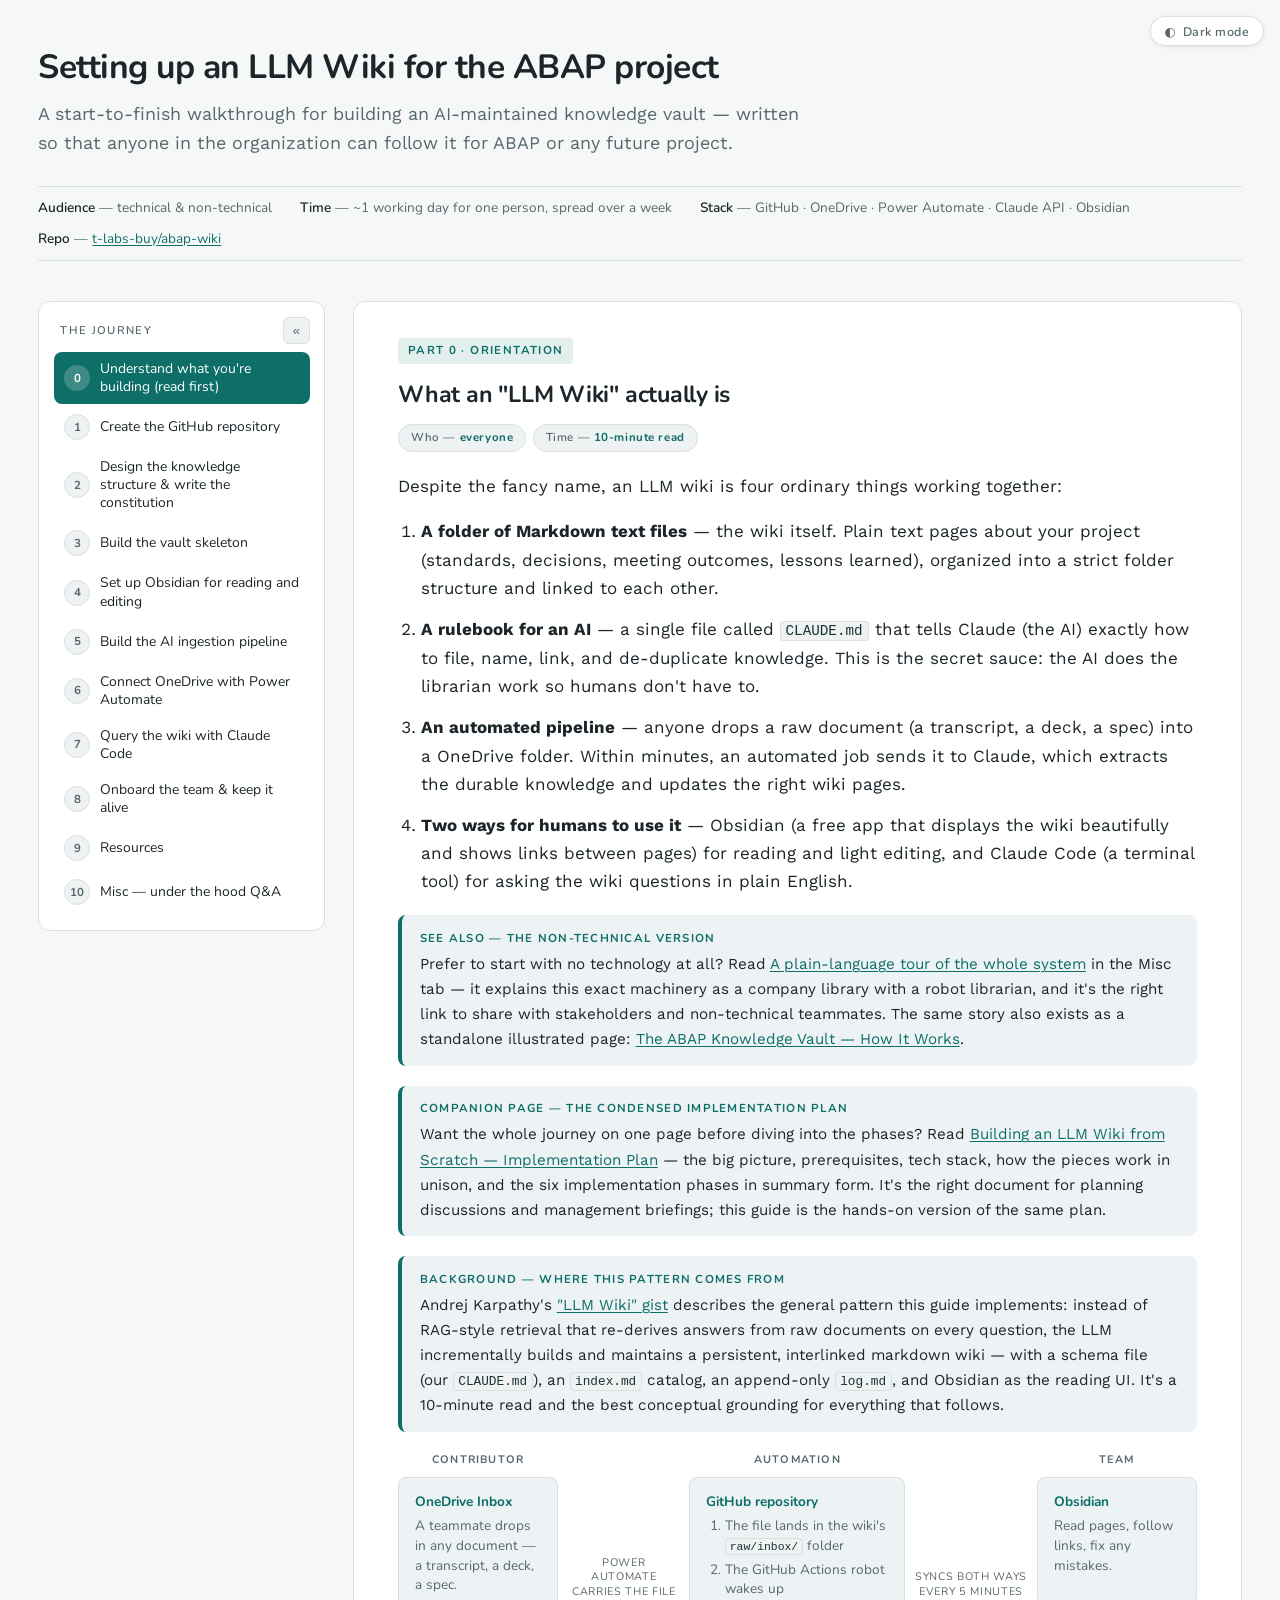
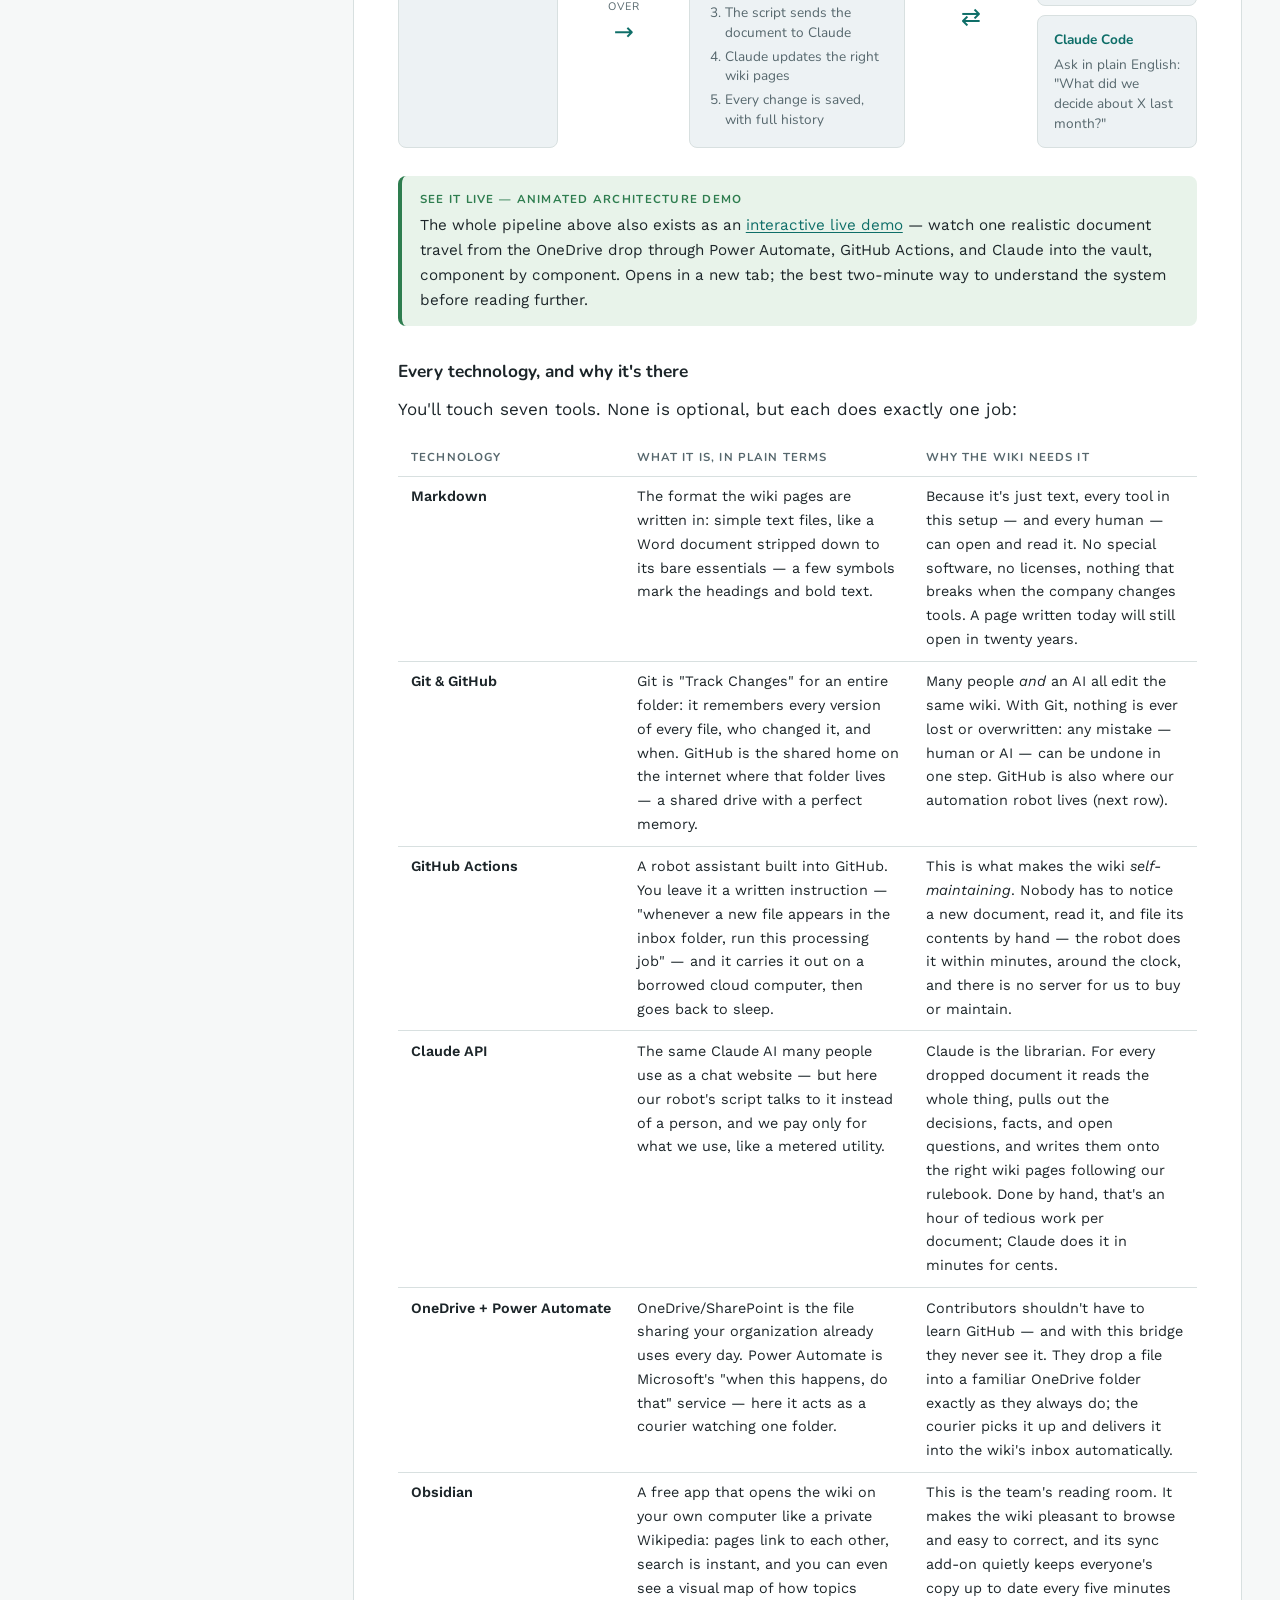
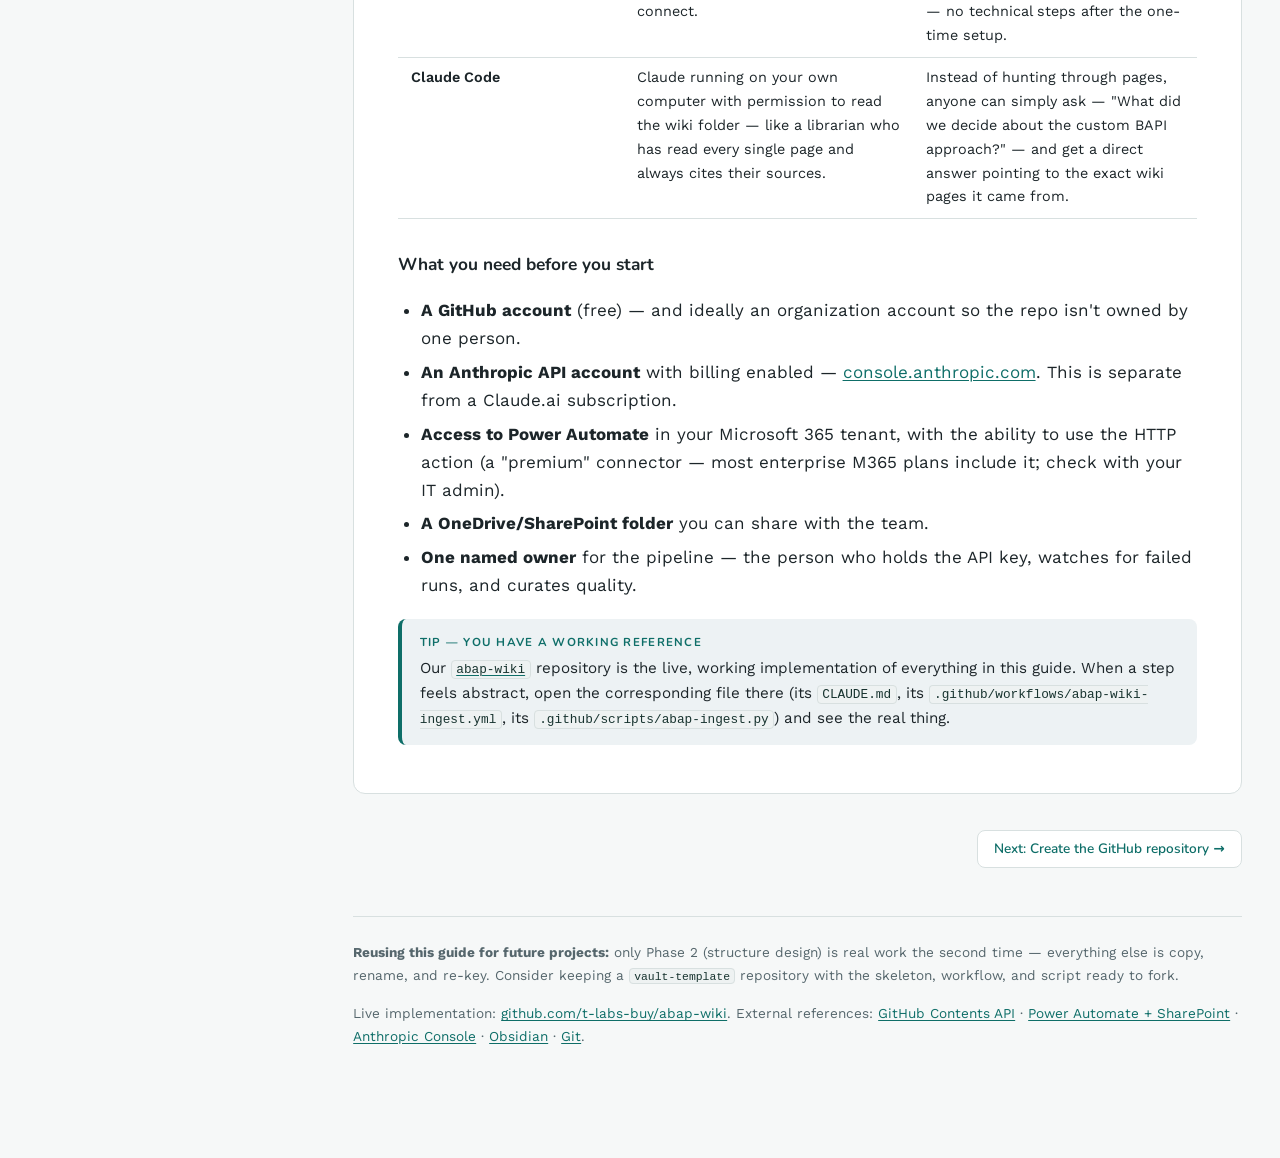
==== commit 0a841b64: "Switch to Nunito + Work Sans fonts and Catppuccin Frappé dark theme - Nunito for headings/labels/UI," ====
--- a/index.html
+++ b/index.html
@@ -4,6 +4,16 @@
     <meta charset="utf-8" />
     <meta name="viewport" content="width=device-width, initial-scale=1" />
     <title>ABAP LLM Wiki — Setup Guide</title>
+    <link rel="preconnect" href="https://fonts.googleapis.com" />
+    <link rel="preconnect" href="https://fonts.gstatic.com" crossorigin />
+    <link
+      href="https://fonts.googleapis.com/css2?family=Nunito:wght@400;600;700;800&display=swap"
+      rel="stylesheet"
+    />
+    <link
+      href="https://fonts.googleapis.com/css2?family=Work+Sans:ital,wght@0,400;0,600;0,700;1,400&display=swap"
+      rel="stylesheet"
+    />
     <style>
       :root {
         --bg: #f6f8f8;
@@ -21,40 +31,41 @@
         --code-bg: #eef2f2;
         --code-ink: #17332f;
       }
+      /* Dark mode: Catppuccin Frappé — https://catppuccin.com/palette/ */
       @media (prefers-color-scheme: dark) {
         :root {
-          --bg: #131a1c;
-          --card: #1a2326;
-          --ink: #e3eae9;
-          --muted: #9db0ae;
-          --accent: #55c2b8;
-          --accent-soft: #173733;
-          --win-bg: #16301f;
-          --win-border: #4caf7a;
-          --warn-bg: #33290f;
-          --warn-border: #d9a53a;
-          --why-bg: #1e282c;
-          --border: #2b3a3d;
-          --code-bg: #101a1c;
-          --code-ink: #c6e5df;
+          --bg: #303446; /* Base */
+          --card: #414559; /* Surface 0 */
+          --ink: #c6d0f5; /* Text */
+          --muted: #a5adce; /* Subtext 0 */
+          --accent: #81c8be; /* Teal */
+          --accent-soft: #51576d; /* Surface 1 */
+          --win-bg: #292c3c; /* Mantle */
+          --win-border: #a6d189; /* Green */
+          --warn-bg: #292c3c; /* Mantle */
+          --warn-border: #e5c890; /* Yellow */
+          --why-bg: #292c3c; /* Mantle */
+          --border: #51576d; /* Surface 1 */
+          --code-bg: #292c3c; /* Mantle */
+          --code-ink: #99d1db; /* Sky */
         }
       }
       /* Manual toggle overrides — must win over the OS preference in both directions */
       :root[data-theme="dark"] {
-        --bg: #131a1c;
-        --card: #1a2326;
-        --ink: #e3eae9;
-        --muted: #9db0ae;
-        --accent: #55c2b8;
-        --accent-soft: #173733;
-        --win-bg: #16301f;
-        --win-border: #4caf7a;
-        --warn-bg: #33290f;
-        --warn-border: #d9a53a;
-        --why-bg: #1e282c;
-        --border: #2b3a3d;
-        --code-bg: #101a1c;
-        --code-ink: #c6e5df;
+        --bg: #303446; /* Base */
+        --card: #414559; /* Surface 0 */
+        --ink: #c6d0f5; /* Text */
+        --muted: #a5adce; /* Subtext 0 */
+        --accent: #81c8be; /* Teal */
+        --accent-soft: #51576d; /* Surface 1 */
+        --win-bg: #292c3c; /* Mantle */
+        --win-border: #a6d189; /* Green */
+        --warn-bg: #292c3c; /* Mantle */
+        --warn-border: #e5c890; /* Yellow */
+        --why-bg: #292c3c; /* Mantle */
+        --border: #51576d; /* Surface 1 */
+        --code-bg: #292c3c; /* Mantle */
+        --code-ink: #99d1db; /* Sky */
       }
       :root[data-theme="light"] {
         --bg: #f6f8f8;
@@ -86,7 +97,7 @@
         border: 1px solid var(--border);
         border-radius: 999px;
         padding: 0.35rem 0.85rem;
-        font-family: "Avenir Next", "Segoe UI", system-ui, sans-serif;
+        font-family: "Nunito", "Segoe UI", system-ui, sans-serif;
         font-size: 0.78rem;
         font-weight: 600;
         letter-spacing: 0.04em;
@@ -126,8 +137,7 @@
       body {
         background: var(--bg);
         color: var(--ink);
-        font-family:
-          Charter, "Bitstream Charter", "Source Serif Pro", Georgia, serif;
+        font-family: "Work Sans", "Segoe UI", system-ui, sans-serif;
         font-size: 17px;
         line-height: 1.65;
         margin: 0;
@@ -145,7 +155,7 @@
       nav,
       .phase-tag {
         font-family:
-          "Avenir Next",
+          "Nunito",
           "Segoe UI",
           system-ui,
           -apple-system,
@@ -187,7 +197,7 @@
       }
 
       .eyebrow {
-        font-family: "Avenir Next", "Segoe UI", system-ui, sans-serif;
+        font-family: "Nunito", "Segoe UI", system-ui, sans-serif;
         text-transform: uppercase;
         letter-spacing: 0.14em;
         font-size: 0.72rem;
@@ -206,7 +216,7 @@
         display: flex;
         flex-wrap: wrap;
         gap: 0.5rem 1.75rem;
-        font-family: "Avenir Next", "Segoe UI", system-ui, sans-serif;
+        font-family: "Nunito", "Segoe UI", system-ui, sans-serif;
         font-size: 0.85rem;
         color: var(--muted);
         border-top: 1px solid var(--border);
@@ -344,7 +354,7 @@
         margin-top: 1.5rem;
       }
       .pager button {
-        font-family: "Avenir Next", "Segoe UI", system-ui, sans-serif;
+        font-family: "Nunito", "Segoe UI", system-ui, sans-serif;
         font-size: 0.85rem;
         font-weight: 600;
         color: var(--accent);
@@ -514,7 +524,7 @@
         vertical-align: top;
       }
       th {
-        font-family: "Avenir Next", "Segoe UI", system-ui, sans-serif;
+        font-family: "Nunito", "Segoe UI", system-ui, sans-serif;
         font-size: 0.72rem;
         text-transform: uppercase;
         letter-spacing: 0.1em;
@@ -548,7 +558,7 @@
         align-items: stretch;
         gap: 0.6rem;
         margin: 1.25rem 0 1.75rem;
-        font-family: "Avenir Next", "Segoe UI", system-ui, sans-serif;
+        font-family: "Nunito", "Segoe UI", system-ui, sans-serif;
         font-size: 0.85rem;
         line-height: 1.45;
       }
@@ -644,7 +654,7 @@
         margin: -0.4rem 0 1.3rem;
       }
       .chip {
-        font-family: "Avenir Next", "Segoe UI", system-ui, sans-serif;
+        font-family: "Nunito", "Segoe UI", system-ui, sans-serif;
         font-size: 0.72rem;
         font-weight: 600;
         letter-spacing: 0.05em;
@@ -662,7 +672,7 @@
         display: flex;
         align-items: center;
         gap: 0.65rem;
-        font-family: "Avenir Next", "Segoe UI", system-ui, sans-serif;
+        font-family: "Nunito", "Segoe UI", system-ui, sans-serif;
         font-size: 1rem;
         font-weight: 700;
         margin: 2.1rem 0 0.8rem;
@@ -698,7 +708,7 @@
       }
       .card .card-title {
         display: block;
-        font-family: "Avenir Next", "Segoe UI", system-ui, sans-serif;
+        font-family: "Nunito", "Segoe UI", system-ui, sans-serif;
         font-size: 0.82rem;
         font-weight: 700;
         text-transform: uppercase;
@@ -715,7 +725,7 @@
         margin: 2rem 0 1.5rem;
       }
       .qa .q {
-        font-family: "Avenir Next", "Segoe UI", system-ui, sans-serif;
+        font-family: "Nunito", "Segoe UI", system-ui, sans-serif;
         font-size: 1.05rem;
         font-weight: 700;
         margin: 0 0 0.6rem;
@@ -754,7 +764,7 @@
       }
       .choice-box .ct {
         display: block;
-        font-family: "Avenir Next", "Segoe UI", system-ui, sans-serif;
+        font-family: "Nunito", "Segoe UI", system-ui, sans-serif;
         font-size: 0.82rem;
         font-weight: 700;
         text-transform: uppercase;
@@ -817,7 +827,6 @@
       <span id="themeLabel">Dark mode</span>
     </button>
     <main>
-      <p class="eyebrow">Internal playbook · Knowledge engineering</p>
       <h1>Setting up an LLM Wiki for the ABAP project</h1>
       <p class="lede">
         A start-to-finish walkthrough for building an AI-maintained knowledge
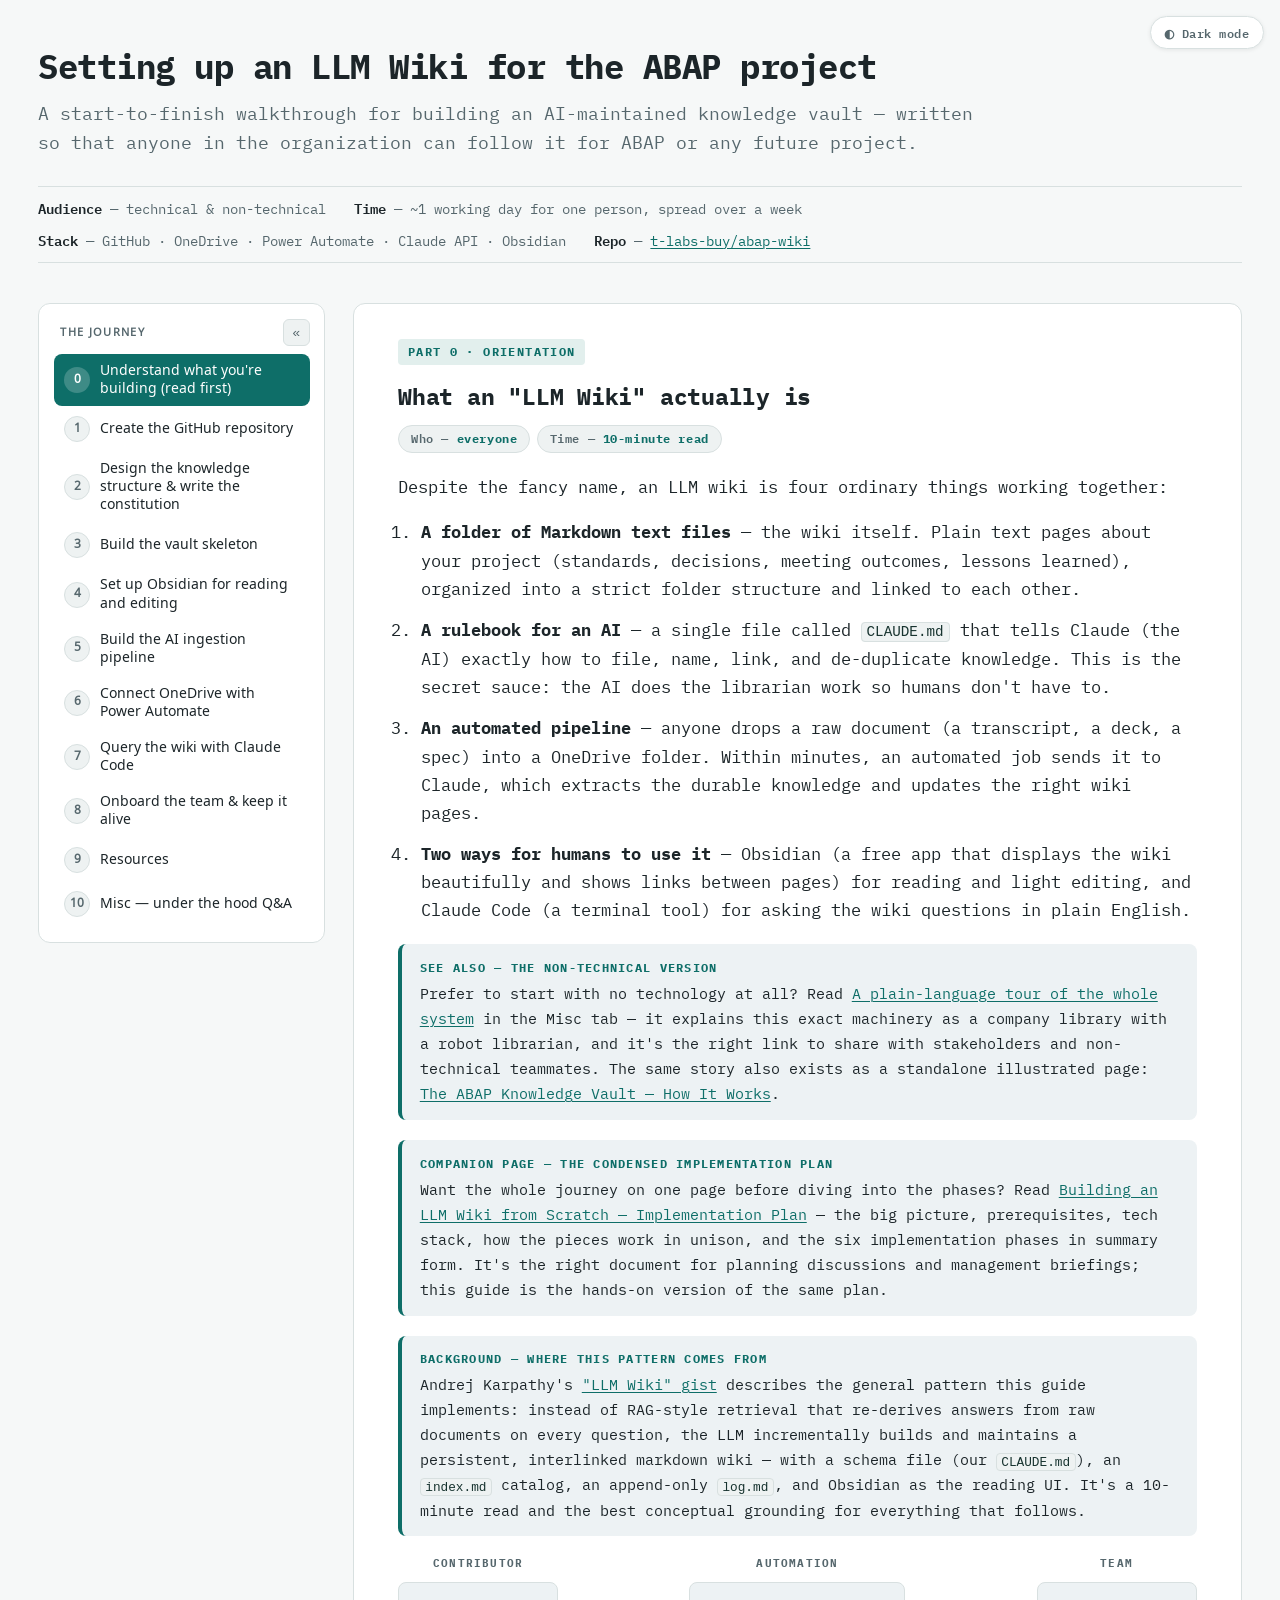
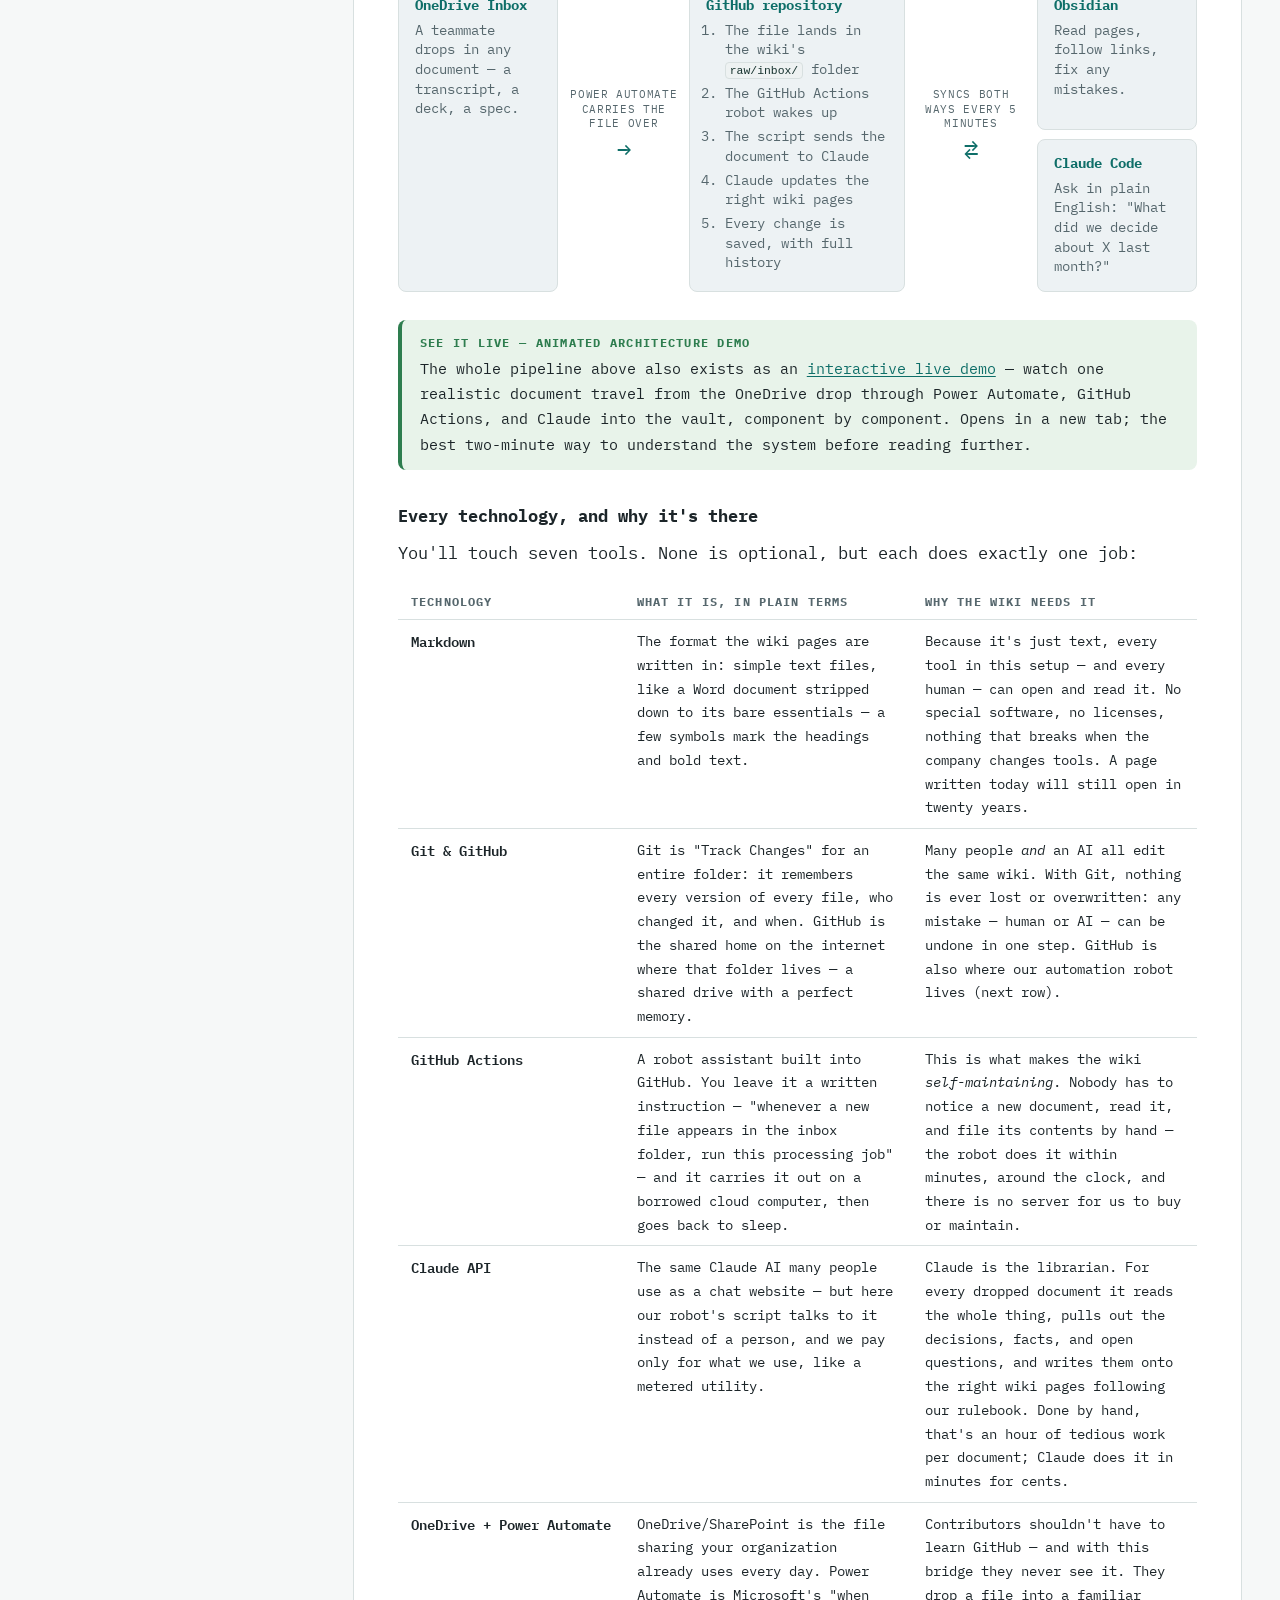
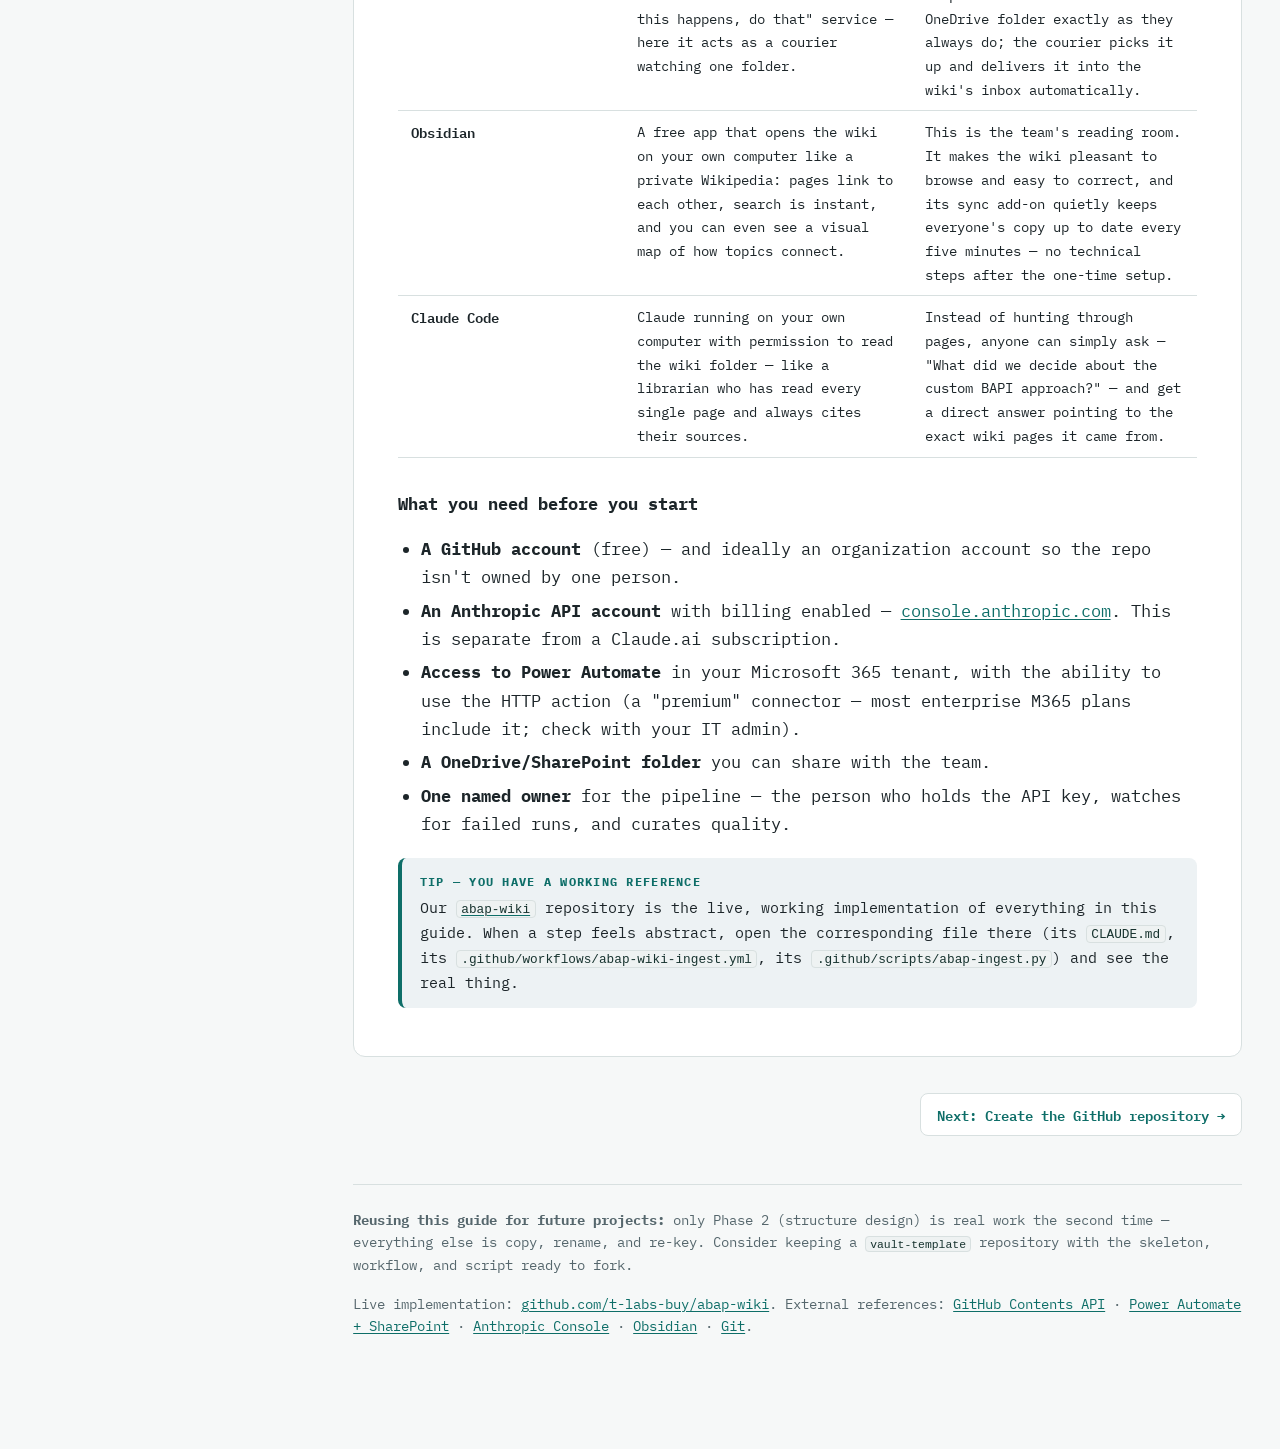
==== commit a7e4a74c: "Switch typography to IBM Plex Mono, sidebar to Noto Sans Elbasan Replace the Nunito + Work Sans pair" ====
--- a/index.html
+++ b/index.html
@@ -7,11 +7,11 @@
     <link rel="preconnect" href="https://fonts.googleapis.com" />
     <link rel="preconnect" href="https://fonts.gstatic.com" crossorigin />
     <link
-      href="https://fonts.googleapis.com/css2?family=Nunito:wght@400;600;700;800&display=swap"
+      href="https://fonts.googleapis.com/css2?family=IBM+Plex+Mono:ital,wght@0,400;0,600;0,700;1,400;1,700&display=swap"
       rel="stylesheet"
     />
     <link
-      href="https://fonts.googleapis.com/css2?family=Work+Sans:ital,wght@0,400;0,600;0,700;1,400&display=swap"
+      href="https://fonts.googleapis.com/css2?family=Noto+Sans+Elbasan&display=swap"
       rel="stylesheet"
     />
     <style>
@@ -97,7 +97,7 @@
         border: 1px solid var(--border);
         border-radius: 999px;
         padding: 0.35rem 0.85rem;
-        font-family: "Nunito", "Segoe UI", system-ui, sans-serif;
+        font-family: "IBM Plex Mono", monospace;
         font-size: 0.78rem;
         font-weight: 600;
         letter-spacing: 0.04em;
@@ -137,7 +137,7 @@
       body {
         background: var(--bg);
         color: var(--ink);
-        font-family: "Work Sans", "Segoe UI", system-ui, sans-serif;
+        font-family: "IBM Plex Mono", monospace;
         font-size: 17px;
         line-height: 1.65;
         margin: 0;
@@ -154,12 +154,7 @@
       .label,
       nav,
       .phase-tag {
-        font-family:
-          "Nunito",
-          "Segoe UI",
-          system-ui,
-          -apple-system,
-          sans-serif;
+        font-family: "IBM Plex Mono", monospace;
       }
       h1 {
         font-size: 2.1rem;
@@ -197,7 +192,7 @@
       }
 
       .eyebrow {
-        font-family: "Nunito", "Segoe UI", system-ui, sans-serif;
+        font-family: "IBM Plex Mono", monospace;
         text-transform: uppercase;
         letter-spacing: 0.14em;
         font-size: 0.72rem;
@@ -216,7 +211,7 @@
         display: flex;
         flex-wrap: wrap;
         gap: 0.5rem 1.75rem;
-        font-family: "Nunito", "Segoe UI", system-ui, sans-serif;
+        font-family: "IBM Plex Mono", monospace;
         font-size: 0.85rem;
         color: var(--muted);
         border-top: 1px solid var(--border);
@@ -244,8 +239,10 @@
         border-radius: 12px;
         padding: 0.9rem;
         font-size: 0.87rem;
+        font-family: "Noto Sans Elbasan", "IBM Plex Mono", monospace;
       }
       nav.sidebar .label {
+        font-family: "Noto Sans Elbasan", "IBM Plex Mono", monospace;
         text-transform: uppercase;
         letter-spacing: 0.12em;
         font-size: 0.7rem;
@@ -354,7 +351,7 @@
         margin-top: 1.5rem;
       }
       .pager button {
-        font-family: "Nunito", "Segoe UI", system-ui, sans-serif;
+        font-family: "IBM Plex Mono", monospace;
         font-size: 0.85rem;
         font-weight: 600;
         color: var(--accent);
@@ -506,6 +503,12 @@
         color: var(--code-ink);
         overflow-wrap: anywhere;
       }
+      .skill-invoke {
+        color: var(--accent);
+        background: var(--accent-soft);
+        border-color: var(--accent);
+        font-weight: 600;
+      }
 
       .tablewrap {
         overflow-x: auto;
@@ -524,7 +527,7 @@
         vertical-align: top;
       }
       th {
-        font-family: "Nunito", "Segoe UI", system-ui, sans-serif;
+        font-family: "IBM Plex Mono", monospace;
         font-size: 0.72rem;
         text-transform: uppercase;
         letter-spacing: 0.1em;
@@ -558,7 +561,7 @@
         align-items: stretch;
         gap: 0.6rem;
         margin: 1.25rem 0 1.75rem;
-        font-family: "Nunito", "Segoe UI", system-ui, sans-serif;
+        font-family: "IBM Plex Mono", monospace;
         font-size: 0.85rem;
         line-height: 1.45;
       }
@@ -654,7 +657,7 @@
         margin: -0.4rem 0 1.3rem;
       }
       .chip {
-        font-family: "Nunito", "Segoe UI", system-ui, sans-serif;
+        font-family: "IBM Plex Mono", monospace;
         font-size: 0.72rem;
         font-weight: 600;
         letter-spacing: 0.05em;
@@ -672,7 +675,7 @@
         display: flex;
         align-items: center;
         gap: 0.65rem;
-        font-family: "Nunito", "Segoe UI", system-ui, sans-serif;
+        font-family: "IBM Plex Mono", monospace;
         font-size: 1rem;
         font-weight: 700;
         margin: 2.1rem 0 0.8rem;
@@ -708,7 +711,7 @@
       }
       .card .card-title {
         display: block;
-        font-family: "Nunito", "Segoe UI", system-ui, sans-serif;
+        font-family: "IBM Plex Mono", monospace;
         font-size: 0.82rem;
         font-weight: 700;
         text-transform: uppercase;
@@ -725,7 +728,7 @@
         margin: 2rem 0 1.5rem;
       }
       .qa .q {
-        font-family: "Nunito", "Segoe UI", system-ui, sans-serif;
+        font-family: "IBM Plex Mono", monospace;
         font-size: 1.05rem;
         font-weight: 700;
         margin: 0 0 0.6rem;
@@ -764,7 +767,7 @@
       }
       .choice-box .ct {
         display: block;
-        font-family: "Nunito", "Segoe UI", system-ui, sans-serif;
+        font-family: "IBM Plex Mono", monospace;
         font-size: 0.82rem;
         font-weight: 700;
         text-transform: uppercase;
@@ -2770,7 +2773,17 @@
             </div>
             <p>
               For team members with Claude Code access, the vault becomes
-              something you can talk to.
+              something you can talk to — not by manually cloning it and
+              launching Claude Code from inside the folder, but through a
+              packaged <a href="https://agentskills.io">Agent Skill</a> called
+              <code>abap-wiki</code>. It ships inside the
+              <a href="https://github.com/t-labs-buy/abap-wiki"
+                ><code>abap-wiki</code></a
+              >
+              repo itself, at <code>.claude/skills/abap-wiki/</code>, and once
+              installed it works from <em>any</em> folder — it keeps its own
+              synced copy of the vault and refreshes it from GitHub every time
+              you ask a question.
             </p>
             <ol class="steps">
               <li>
@@ -2783,24 +2796,43 @@
                 <code>npm install -g @anthropic-ai/claude-code</code>.
               </li>
               <li>
-                Always launch it <em>inside</em> the vault folder — it only
-                reads the folder it starts in:
+                Install the <code>abap-wiki</code> skill once, so it works
+                everywhere afterward:
                 <pre>
-cd ~/abap-wiki
-claude</pre>
-              </li>
-              <li>
-                Try: <em>"What zones exist in this vault?"</em>, then something
-                real:
+mkdir -p ~/.claude/skills
+git clone https://github.com/t-labs-buy/abap-wiki.git /tmp/abap-wiki
+cp -R /tmp/abap-wiki/.claude/skills/abap-wiki ~/.claude/skills/</pre>
+                Already cloned the vault for Obsidian in Phase 4? Skip the
+                temporary clone and copy the skill folder straight out of it
+                instead:
+                <code
+                  >cp -R ~/abap-wiki/.claude/skills/abap-wiki
+                  ~/.claude/skills/</code
+                >. Restart Claude Code if it was already running.
+              </li>
+              <li>
+                Launch <code>claude</code> from anywhere — there's no need to
+                <code>cd</code> into the vault folder any more. Try:
+                <em>"What zones exist in this vault?"</em>, then something real:
                 <em>"Summarize every open decision in the OTC workstream."</em>
+                Claude recognizes vault questions on its own; to force it, say
+                <em>"use the abap-wiki skill"</em> or invoke it explicitly with
+                <code class="skill-invoke">/abap-wiki</code> followed by your
+                question, for example:
+                <pre><span class="skill-invoke">/abap-wiki</span> What did we decide about the credit auto-release job?</pre>
               </li>
             </ol>
             <p>
-              Because <code>CLAUDE.md</code> sits at the vault root, Claude Code
-              automatically reads your constitution on launch — so it answers
-              from synthesized wiki pages (citing them), refuses to treat raw
-              inbox files as truth, and can even write new knowledge back into
-              the vault following your own rules.
+              The skill's instructions (<code>SKILL.md</code>) are what make
+              this reliable: on every question it re-syncs the local copy first,
+              reads <code>meta/index.md</code> to orient, answers only from the
+              synthesized pages in <code>01-standards/</code>,
+              <code>02-workstreams/</code>, <code>03-intelligence/</code> and
+              <code>04-internal/</code> — never from <code>raw/</code> — and
+              cites the page it drew on. It is deliberately
+              <strong>read-only</strong>: it never writes to the vault. New
+              knowledge only enters through the OneDrive drop-zone and ingest
+              pipeline from Phases 5–6.
             </p>
             <div class="qa">
               <p class="q">
@@ -2809,9 +2841,9 @@
               </p>
               <p>
                 In the <strong>Claude Code terminal</strong> — that's where
-                Query Mode (defined in <code>CLAUDE.md</code>) runs. Obsidian
-                has no AI answering questions; it's the reading and browsing
-                layer. The two complement each other.
+                Query Mode (defined in the <code>abap-wiki</code> skill) runs.
+                Obsidian has no AI answering questions; it's the reading and
+                browsing layer. The two complement each other.
               </p>
               <p>
                 Just ask in plain language, like "ABAP naming conventions". Per
